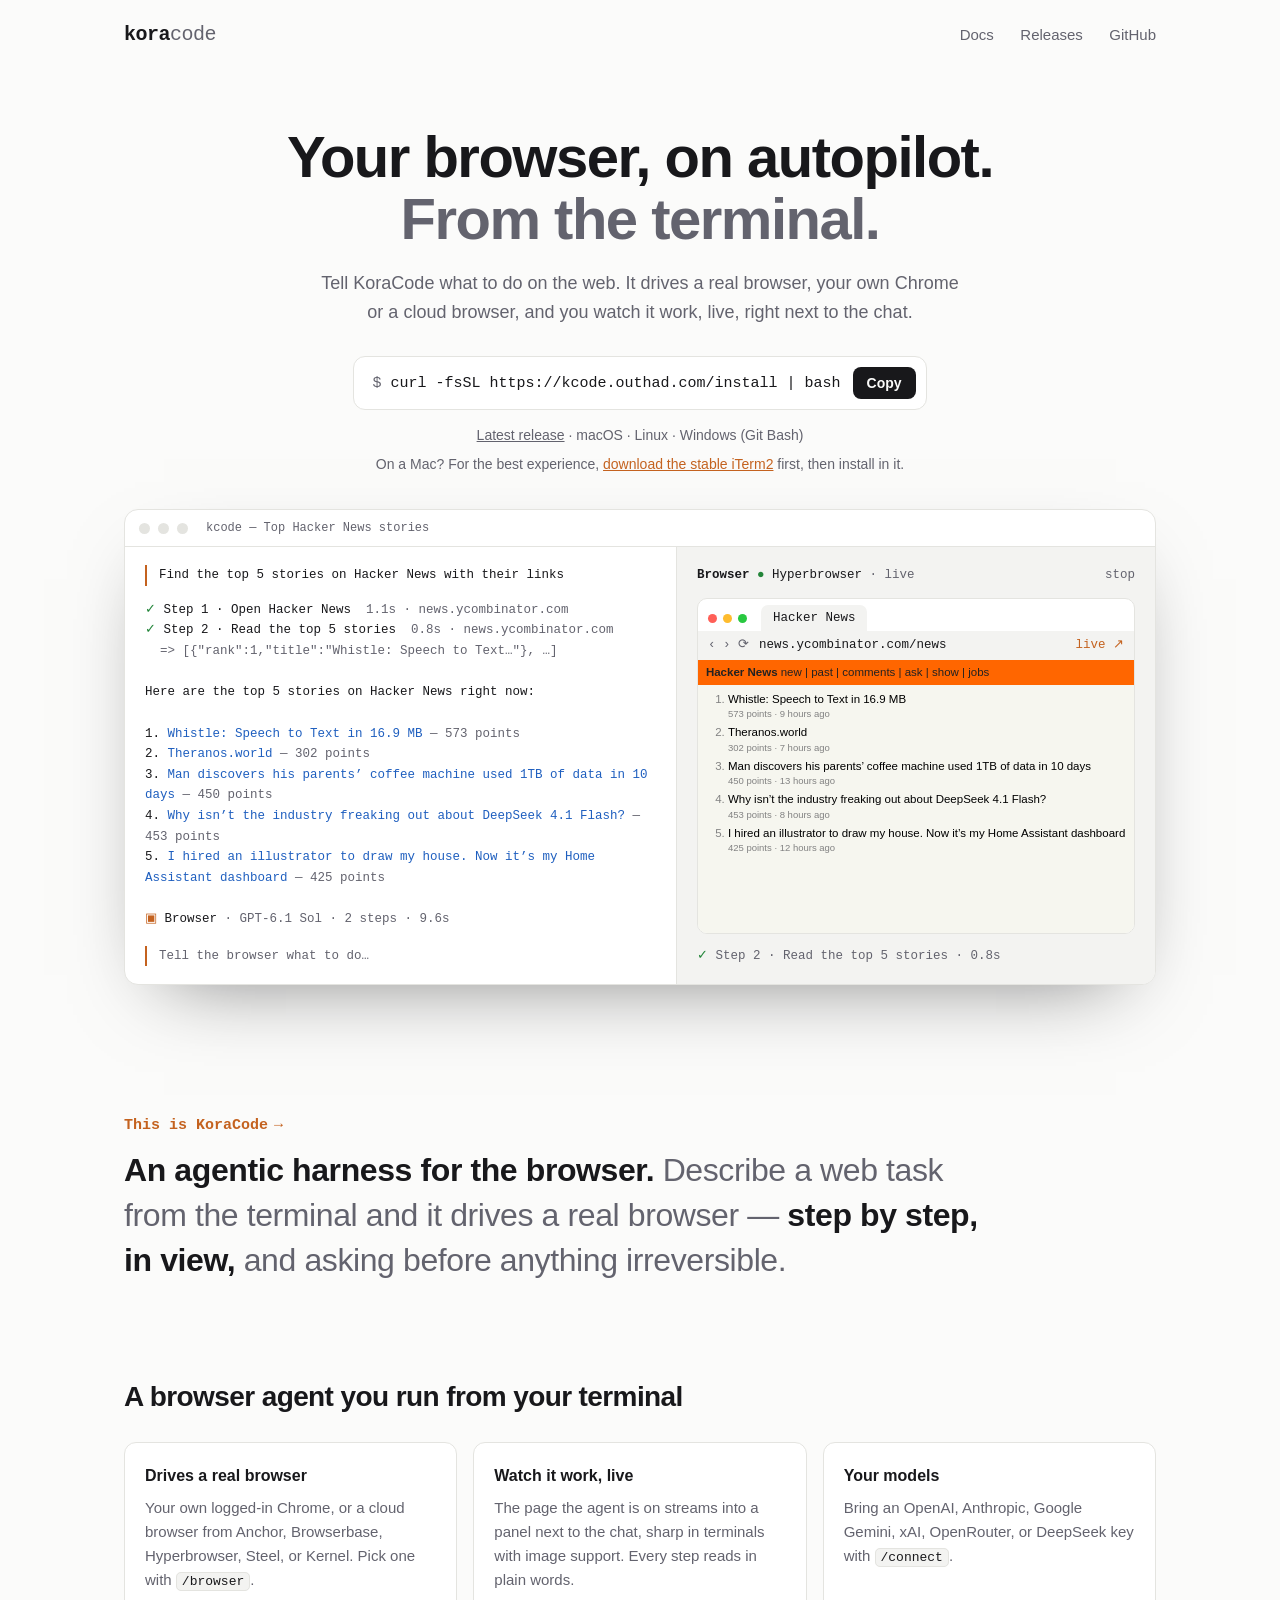
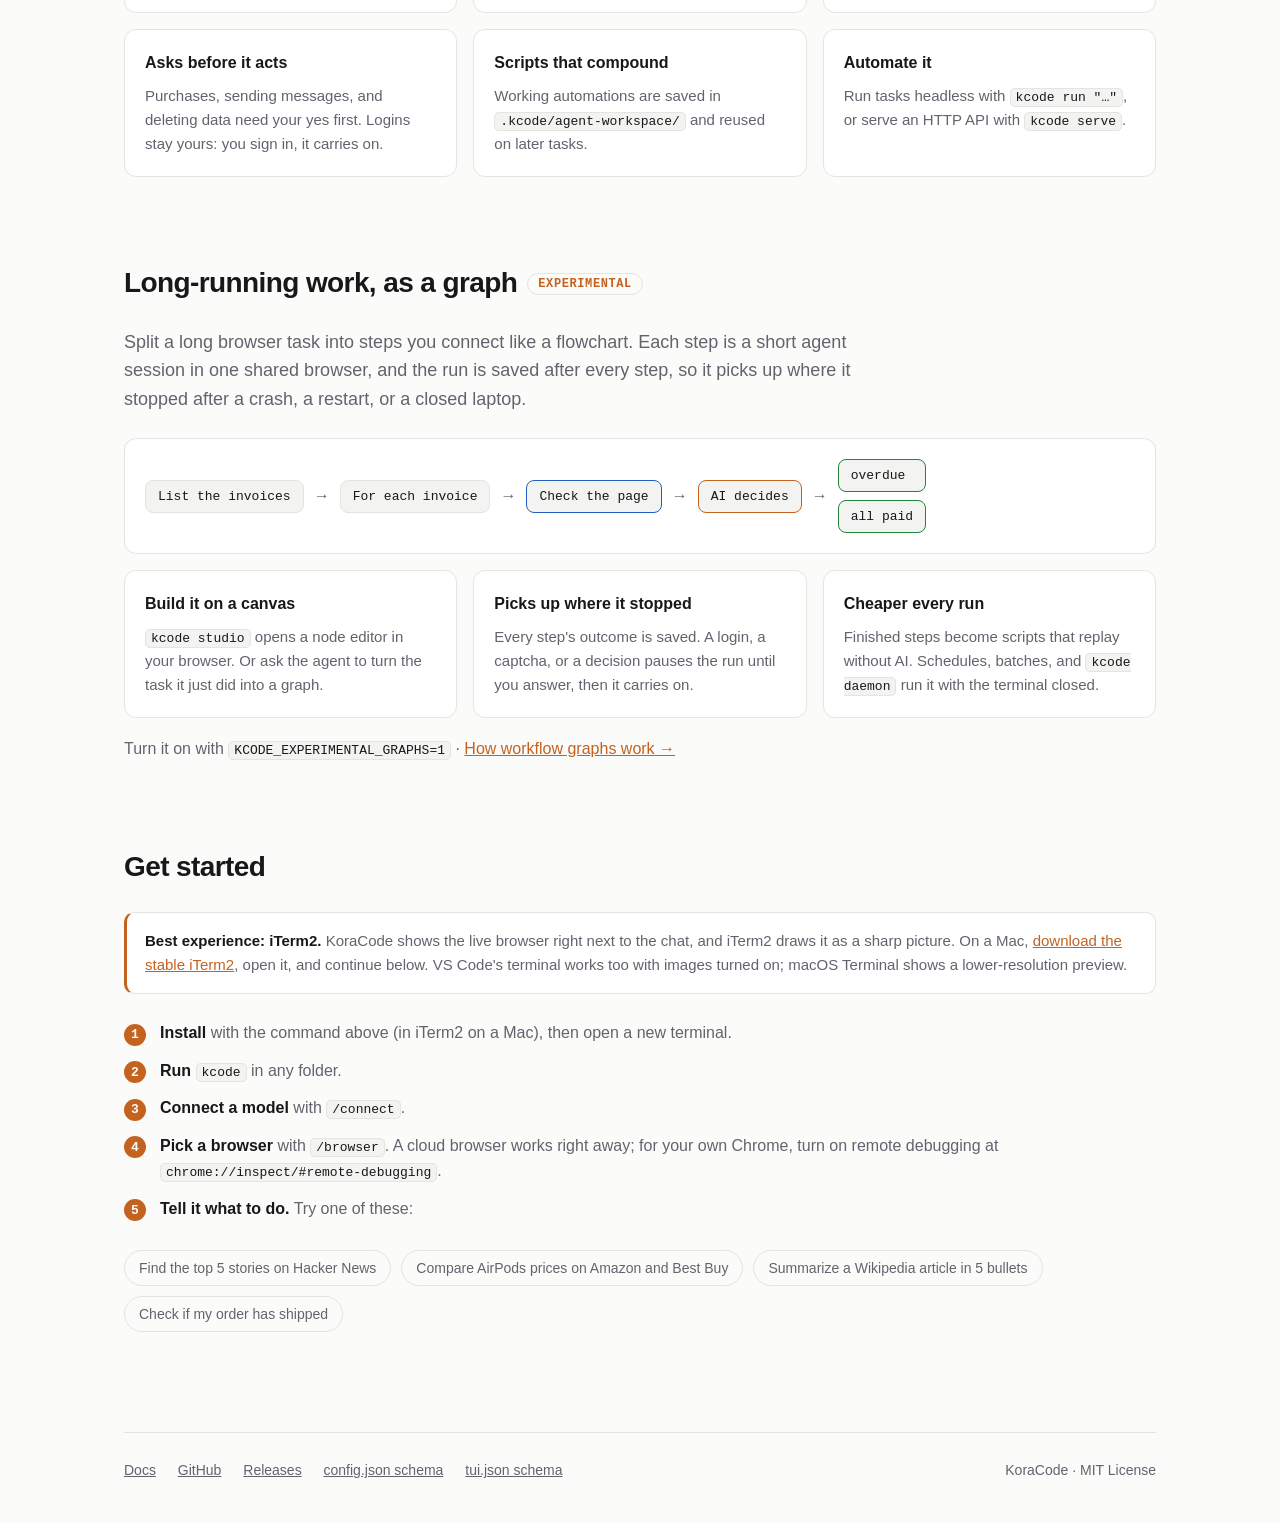
==== index.html @ f8c878e6 "Update site" ====
<!doctype html>
<html lang="en">
  <head>
    <meta charset="utf-8" />
    <meta name="viewport" content="width=device-width, initial-scale=1" />
    <title>KoraCode — your browser, on autopilot, from the terminal</title>
    <meta
      name="description"
      content="KoraCode is a browser agent for the terminal. Tell it what to do on the web: it drives a real browser, your own Chrome or a cloud browser, and you watch it work live next to the chat."
    />
    <meta property="og:type" content="website" />
    <meta property="og:url" content="https://kcode.outhad.com/" />
    <meta property="og:title" content="KoraCode — your browser, on autopilot" />
    <meta
      property="og:description"
      content="A browser agent for the terminal. It drives a real browser while you watch it work, live, next to the chat."
    />
    <meta name="twitter:card" content="summary" />
    <meta name="theme-color" content="#0c0c0e" />
    <link
      rel="icon"
      href="data:image/svg+xml,%3Csvg xmlns='http://www.w3.org/2000/svg' viewBox='0 0 32 32'%3E%3Crect width='32' height='32' rx='7' fill='%230c0c0e'/%3E%3Ctext x='16' y='23' font-family='monospace' font-size='20' font-weight='700' text-anchor='middle' fill='%23fab283'%3Ek%3C/text%3E%3C/svg%3E"
    />
    <style>
      :root {
        --bg: #0c0c0e;
        --panel: #141417;
        --panel-2: #1b1b1f;
        --line: #26262c;
        --text: #ececf0;
        --muted: #9a9aa5;
        --accent: #fab283;
        --ok: #7fd88f;
        --warn: #f5a742;
        --link: #9ec3ff;
        --mono: ui-monospace, "SF Mono", SFMono-Regular, Menlo, Consolas, monospace;
        --sans: -apple-system, BlinkMacSystemFont, "Segoe UI", Inter, Roboto, sans-serif;
      }
      @media (prefers-color-scheme: light) {
        :root {
          --bg: #fbfbfa;
          --panel: #ffffff;
          --panel-2: #f3f3f1;
          --line: #e4e4e0;
          --text: #18181b;
          --muted: #63636e;
          --accent: #c4621f;
          --ok: #23853a;
          --warn: #b26a00;
          --link: #1f5fbf;
        }
      }
      * {
        box-sizing: border-box;
      }
      html {
        -webkit-text-size-adjust: 100%;
      }
      body {
        margin: 0;
        background: var(--bg);
        color: var(--text);
        font: 16px/1.6 var(--sans);
      }
      a {
        color: inherit;
      }
      .wrap {
        max-width: 1080px;
        margin: 0 auto;
        padding: 0 24px;
      }
      header {
        display: flex;
        align-items: center;
        justify-content: space-between;
        padding: 22px 0;
      }
      .brand {
        font: 700 20px/1 var(--mono);
        letter-spacing: -0.5px;
        text-decoration: none;
      }
      .brand span {
        color: var(--muted);
        font-weight: 400;
      }
      nav a {
        color: var(--muted);
        text-decoration: none;
        margin-left: 22px;
        font-size: 15px;
      }
      nav a:hover {
        color: var(--text);
      }
      .hero {
        padding: 56px 0 36px;
        text-align: center;
      }
      h1 {
        font-size: clamp(34px, 6vw, 58px);
        line-height: 1.08;
        letter-spacing: -1.5px;
        margin: 0 0 18px;
      }
      h1 span {
        color: var(--muted);
      }
      .lead {
        max-width: 640px;
        margin: 0 auto 30px;
        color: var(--muted);
        font-size: 18px;
      }
      .install {
        display: flex;
        width: fit-content;
        margin: 0 auto;
        align-items: center;
        gap: 12px;
        max-width: 100%;
        background: var(--panel);
        border: 1px solid var(--line);
        border-radius: 12px;
        padding: 10px 10px 10px 18px;
      }
      .install code {
        font: 15px var(--mono);
        white-space: nowrap;
        overflow-x: auto;
        min-width: 0;
      }
      .install code::before {
        content: "$ ";
        color: var(--muted);
      }
      button {
        font: 600 14px var(--sans);
        color: var(--bg);
        background: var(--text);
        border: 0;
        border-radius: 8px;
        padding: 8px 14px;
        cursor: pointer;
        flex-shrink: 0;
      }
      .meta {
        margin: 14px 0 0;
        color: var(--muted);
        font-size: 14px;
      }
      .meta a {
        color: var(--muted);
      }

      /* A KoraCode session, drawn from a real run. */
      .terminal {
        margin: 34px auto 0;
        background: var(--panel);
        border: 1px solid var(--line);
        border-radius: 14px;
        overflow: hidden;
        box-shadow: 0 30px 80px -40px rgba(0, 0, 0, 0.55);
        text-align: left;
      }
      .titlebar {
        display: flex;
        align-items: center;
        gap: 8px;
        padding: 11px 14px;
        border-bottom: 1px solid var(--line);
        color: var(--muted);
        font: 12px var(--mono);
      }
      .dot {
        width: 11px;
        height: 11px;
        border-radius: 50%;
        background: var(--line);
      }
      .titlebar .title {
        margin-left: 10px;
      }
      .screen {
        display: grid;
        grid-template-columns: minmax(0, 1.15fr) minmax(0, 1fr);
        font: 12.5px/1.65 var(--mono);
      }
      .chat {
        padding: 18px 20px;
        white-space: pre-wrap;
        overflow-wrap: anywhere;
        overflow: hidden;
      }
      .side {
        background: var(--panel-2);
        border-left: 1px solid var(--line);
        padding: 18px 20px;
        display: flex;
        flex-direction: column;
        gap: 12px;
        min-width: 0;
      }
      .m {
        color: var(--muted);
      }
      .ok {
        color: var(--ok);
      }
      .ac {
        color: var(--accent);
      }
      .lk {
        color: var(--link);
      }
      .you {
        border-left: 2px solid var(--accent);
        padding-left: 12px;
        margin-bottom: 14px;
        display: block;
      }
      .prompt {
        display: block;
        margin-top: 16px;
        border-left: 2px solid var(--accent);
        padding-left: 12px;
      }
      /* The live page in the browser panel. */
      /* The browser window around the live page, as in the app. */
      .sidehead {
        display: flex;
        justify-content: space-between;
        gap: 12px;
      }
      .window {
        border: 1px solid var(--line);
        border-radius: 10px;
        overflow: hidden;
        background: var(--panel);
        flex: 1;
        display: flex;
        flex-direction: column;
      }
      .tabs {
        display: flex;
        align-items: center;
        gap: 6px;
        padding: 6px 10px 0;
      }
      .wd {
        width: 9px;
        height: 9px;
        border-radius: 50%;
      }
      .wd.r {
        background: #ff5f57;
      }
      .wd.y {
        background: #febc2e;
      }
      .wd.g {
        background: #28c840;
      }
      .tab {
        margin-left: 8px;
        background: var(--panel-2);
        border-radius: 7px 7px 0 0;
        padding: 3px 12px;
      }
      .address {
        display: flex;
        gap: 10px;
        align-items: center;
        background: var(--panel-2);
        padding: 4px 10px;
        white-space: nowrap;
      }
      .address .url {
        flex: 1;
        overflow: hidden;
        text-overflow: ellipsis;
      }
      .window .page {
        border-radius: 0;
      }
      .page {
        border-radius: 8px;
        overflow: hidden;
        background: #f6f6ef;
        color: #222;
        font: 11.5px/1.45 Verdana, Geneva, sans-serif;
        flex: 1;
      }
      .page .bar {
        background: #ff6600;
        padding: 4px 8px;
        font-weight: 700;
      }
      .page .bar span {
        font-weight: 400;
      }
      .page ol {
        margin: 6px 0 8px;
        padding-left: 30px;
      }
      .page li {
        margin: 3px 0;
        color: #828282;
      }
      .page li b {
        color: #000;
        font-weight: 400;
      }
      .page small {
        display: block;
        font-size: 9.5px;
      }

      .about {
        padding: 96px 0 8px;
        max-width: 860px;
      }
      .eyebrow {
        margin: 0 0 14px;
        font: 600 15px var(--mono);
        color: var(--accent);
      }
      .eyebrow span {
        display: inline-block;
        margin-left: 6px;
      }
      .statement {
        margin: 0;
        font-size: clamp(22px, 3.2vw, 32px);
        line-height: 1.4;
        letter-spacing: -0.4px;
        color: var(--muted);
      }
      .statement strong {
        color: var(--text);
        font-weight: 600;
      }
      .hint {
        margin: 6px 0 0;
        color: var(--muted);
        font-size: 14px;
      }
      .hint a,
      .callout a {
        color: var(--accent);
      }
      .callout {
        background: var(--panel);
        border: 1px solid var(--line);
        border-left: 3px solid var(--accent);
        border-radius: 10px;
        padding: 16px 18px;
        margin: 0 0 26px;
        color: var(--muted);
        font-size: 15px;
      }
      .callout strong {
        color: var(--text);
      }
      section h2 {
        font-size: 28px;
        letter-spacing: -0.6px;
        margin: 0 0 22px;
      }
      .features {
        padding: 84px 0 20px;
      }
      .grid {
        display: grid;
        grid-template-columns: repeat(3, minmax(0, 1fr));
        gap: 16px;
      }
      .card {
        background: var(--panel);
        border: 1px solid var(--line);
        border-radius: 12px;
        padding: 20px;
      }
      .card h3 {
        margin: 0 0 8px;
        font-size: 16px;
      }
      .card p {
        margin: 0;
        color: var(--muted);
        font-size: 15px;
      }
      .card code,
      .steps code,
      .graphs .more code {
        font: 13px var(--mono);
        background: var(--panel-2);
        border: 1px solid var(--line);
        border-radius: 5px;
        padding: 1px 5px;
        color: var(--text);
      }
      .graphs {
        padding: 64px 0 20px;
      }
      .graphs h2 .badge {
        display: inline-block;
        margin-left: 10px;
        padding: 3px 10px;
        border: 1px solid var(--line);
        border-radius: 999px;
        font: 600 12px var(--mono);
        letter-spacing: 0.6px;
        text-transform: uppercase;
        vertical-align: middle;
        color: var(--accent);
      }
      .graphs .lead {
        max-width: 760px;
        margin: 0 0 24px;
        color: var(--muted);
      }
      .flow {
        display: flex;
        flex-wrap: wrap;
        align-items: center;
        gap: 10px;
        background: var(--panel);
        border: 1px solid var(--line);
        border-radius: 12px;
        padding: 20px;
        margin: 0 0 16px;
      }
      .flow .node {
        font: 13px var(--mono);
        color: var(--text);
        background: var(--panel-2);
        border: 1px solid var(--line);
        border-radius: 8px;
        padding: 8px 12px;
      }
      .flow .check {
        border-color: var(--link);
      }
      .flow .ai {
        border-color: var(--accent);
      }
      .flow .out {
        border-color: var(--ok);
      }
      .flow .arrow {
        color: var(--muted);
      }
      .flow .ends {
        display: flex;
        flex-direction: column;
        gap: 8px;
      }
      .graphs .more {
        margin: 18px 0 0;
        color: var(--muted);
      }
      .graphs .more a {
        color: var(--accent);
      }
      @media (max-width: 600px) {
        .flow {
          flex-direction: column;
          align-items: flex-start;
        }
        .flow .arrow {
          transform: rotate(90deg);
          margin-left: 14px;
        }
        .flow .ends {
          flex-direction: row;
        }
      }
      .start {
        padding: 64px 0 20px;
      }
      .steps {
        counter-reset: step;
        list-style: none;
        padding: 0;
        margin: 0 0 28px;
        display: grid;
        gap: 12px;
      }
      .steps li {
        counter-increment: step;
        display: flex;
        gap: 14px;
        align-items: baseline;
        color: var(--muted);
      }
      .steps li::before {
        content: counter(step);
        font: 700 13px var(--mono);
        color: var(--bg);
        background: var(--accent);
        border-radius: 50%;
        width: 22px;
        height: 22px;
        display: inline-flex;
        align-items: center;
        justify-content: center;
        flex-shrink: 0;
      }
      .steps li strong {
        color: var(--text);
        font-weight: 600;
      }
      .tries {
        display: flex;
        flex-wrap: wrap;
        gap: 10px;
      }
      .tries span {
        border: 1px solid var(--line);
        border-radius: 999px;
        padding: 6px 14px;
        font-size: 14px;
        color: var(--muted);
      }
      footer {
        margin-top: 80px;
        border-top: 1px solid var(--line);
        padding: 26px 0 40px;
        color: var(--muted);
        font-size: 14px;
        display: flex;
        flex-wrap: wrap;
        gap: 10px 22px;
        justify-content: space-between;
      }
      footer a {
        color: var(--muted);
        margin-right: 18px;
      }
      @media (max-width: 860px) {
        .screen {
          grid-template-columns: 1fr;
        }
        .side {
          border-left: 0;
          border-top: 1px solid var(--line);
        }
        .grid {
          grid-template-columns: 1fr;
        }
        nav a:not(:last-child) {
          display: none;
        }
      }
    </style>
  </head>
  <body>
    <div class="wrap">
      <header>
        <a class="brand" href="/">kora<span>code</span></a>
        <nav>
          <a href="/docs/">Docs</a>
          <a href="https://github.com/tanzil7890/kcode-releases/releases">Releases</a>
          <a href="https://github.com/tanzil7890/kcode-releases">GitHub</a>
        </nav>
      </header>

      <main>
        <section class="hero">
          <h1>Your browser, on autopilot.<br /><span>From the terminal.</span></h1>
          <p class="lead">
            Tell KoraCode what to do on the web. It drives a real browser, your own Chrome or a cloud browser, and you
            watch it work, live, right next to the chat.
          </p>
          <div class="install">
            <code id="cmd">curl -fsSL https://kcode.outhad.com/install | bash</code>
            <button id="copy" type="button">Copy</button>
          </div>
          <p class="meta">
            <a id="version" href="https://github.com/tanzil7890/kcode-releases/releases/latest">Latest release</a> · macOS ·
            Linux · Windows (Git Bash)
          </p>
          <p class="hint">
            On a Mac? For the best experience,
            <a href="https://iterm2.com/downloads.html">download the stable iTerm2</a> first, then install in it.
          </p>

          <div class="terminal" aria-label="A KoraCode session finding the top stories on Hacker News">
            <div class="titlebar">
              <span class="dot"></span><span class="dot"></span><span class="dot"></span>
              <span class="title">kcode — Top Hacker News stories</span>
            </div>
            <div class="screen">
              <div class="chat"><span class="you">Find the top 5 stories on Hacker News with their links</span><span class="ok">✓</span> Step 1 · Open Hacker News  <span class="m">1.1s · news.ycombinator.com</span>
<span class="ok">✓</span> Step 2 · Read the top 5 stories  <span class="m">0.8s · news.ycombinator.com</span>
  <span class="m">=> [{"rank":1,"title":"Whistle: Speech to Text…"}, …]</span>

Here are the top 5 stories on Hacker News right now:

1. <span class="lk">Whistle: Speech to Text in 16.9 MB</span> <span class="m">— 573 points</span>
2. <span class="lk">Theranos.world</span> <span class="m">— 302 points</span>
3. <span class="lk">Man discovers his parents’ coffee machine used 1TB of data in 10 days</span> <span class="m">— 450 points</span>
4. <span class="lk">Why isn’t the industry freaking out about DeepSeek 4.1 Flash?</span> <span class="m">— 453 points</span>
5. <span class="lk">I hired an illustrator to draw my house. Now it’s my Home Assistant dashboard</span> <span class="m">— 425 points</span>

<span class="ac">▣</span> Browser <span class="m">· GPT-6.1 Sol · 2 steps · 9.6s</span>
<span class="prompt"><span class="m">Tell the browser what to do…</span></span></div>
              <div class="side">
                <div class="sidehead">
                  <span><strong>Browser</strong> <span class="ok">●</span> Hyperbrowser <span class="m">· live</span></span>
                  <span class="m">stop</span>
                </div>
                <div class="window" aria-hidden="true">
                  <div class="tabs">
                    <span class="wd r"></span><span class="wd y"></span><span class="wd g"></span>
                    <span class="tab">Hacker News</span>
                  </div>
                  <div class="address">
                    <span class="m">‹ › ⟳</span>
                    <span class="url">news.ycombinator.com/news</span>
                    <span class="ac">live ↗</span>
                  </div>
                <div class="page">
                  <div class="bar">Hacker News <span>new | past | comments | ask | show | jobs</span></div>
                  <ol>
                    <li><b>Whistle: Speech to Text in 16.9 MB</b><small>573 points · 9 hours ago</small></li>
                    <li><b>Theranos.world</b><small>302 points · 7 hours ago</small></li>
                    <li>
                      <b>Man discovers his parents’ coffee machine used 1TB of data in 10 days</b
                      ><small>450 points · 13 hours ago</small>
                    </li>
                    <li>
                      <b>Why isn’t the industry freaking out about DeepSeek 4.1 Flash?</b
                      ><small>453 points · 8 hours ago</small>
                    </li>
                    <li>
                      <b>I hired an illustrator to draw my house. Now it’s my Home Assistant dashboard</b
                      ><small>425 points · 12 hours ago</small>
                    </li>
                  </ol>
                </div>
                </div>
                <div class="m"><span class="ok">✓</span> Step 2 · Read the top 5 stories · 0.8s</div>
              </div>
            </div>
          </div>
        </section>

        <section class="about">
          <p class="eyebrow">This is KoraCode<span>→</span></p>
          <p class="statement">
            <strong>An agentic harness for the browser.</strong> Describe a web task from the terminal and it
            drives a real browser — <strong>step by step, in view,</strong> and asking before anything irreversible.
          </p>
        </section>

        <section class="features">
          <h2>A browser agent you run from your terminal</h2>
          <div class="grid">
            <div class="card">
              <h3>Drives a real browser</h3>
              <p>
                Your own logged-in Chrome, or a cloud browser from Anchor, Browserbase, Hyperbrowser, Steel, or Kernel.
                Pick one with <code>/browser</code>.
              </p>
            </div>
            <div class="card">
              <h3>Watch it work, live</h3>
              <p>
                The page the agent is on streams into a panel next to the chat, sharp in terminals with image support.
                Every step reads in plain words.
              </p>
            </div>
            <div class="card">
              <h3>Your models</h3>
              <p>Bring an OpenAI, Anthropic, Google Gemini, xAI, OpenRouter, or DeepSeek key with <code>/connect</code>.</p>
            </div>
            <div class="card">
              <h3>Asks before it acts</h3>
              <p>
                Purchases, sending messages, and deleting data need your yes first. Logins stay yours: you sign in, it
                carries on.
              </p>
            </div>
            <div class="card">
              <h3>Scripts that compound</h3>
              <p>Working automations are saved in <code>.kcode/agent-workspace/</code> and reused on later tasks.</p>
            </div>
            <div class="card">
              <h3>Automate it</h3>
              <p>
                Run tasks headless with <code>kcode run "…"</code>, or serve an HTTP API with <code>kcode serve</code>.
              </p>
            </div>
          </div>
        </section>

        <section class="graphs">
          <h2>Long-running work, as a graph<span class="badge">experimental</span></h2>
          <p class="lead">
            Split a long browser task into steps you connect like a flowchart. Each step is a short agent session in one
            shared browser, and the run is saved after every step, so it picks up where it stopped after a crash, a
            restart, or a closed laptop.
          </p>
          <div
            class="flow"
            role="img"
            aria-label="An example graph: list the invoices, read each one, check the page, then the AI picks overdue or all paid"
          >
            <span class="node">List the invoices</span><span class="arrow">→</span>
            <span class="node">For each invoice</span><span class="arrow">→</span>
            <span class="node check">Check the page</span><span class="arrow">→</span>
            <span class="node ai">AI decides</span><span class="arrow">→</span>
            <span class="ends"><span class="node out">overdue</span><span class="node out">all paid</span></span>
          </div>
          <div class="grid">
            <div class="card">
              <h3>Build it on a canvas</h3>
              <p>
                <code>kcode studio</code> opens a node editor in your browser. Or ask the agent to turn the task it just
                did into a graph.
              </p>
            </div>
            <div class="card">
              <h3>Picks up where it stopped</h3>
              <p>
                Every step's outcome is saved. A login, a captcha, or a decision pauses the run until you answer, then it
                carries on.
              </p>
            </div>
            <div class="card">
              <h3>Cheaper every run</h3>
              <p>
                Finished steps become scripts that replay without AI. Schedules, batches, and <code>kcode daemon</code>
                run it with the terminal closed.
              </p>
            </div>
          </div>
          <p class="more">
            Turn it on with <code>KCODE_EXPERIMENTAL_GRAPHS=1</code> ·
            <a href="/docs/#workflow-graphs">How workflow graphs work →</a>
          </p>
        </section>

        <section class="start">
          <h2>Get started</h2>
          <div class="callout">
            <strong>Best experience: iTerm2.</strong> KoraCode shows the live browser right next to the chat, and iTerm2
            draws it as a sharp picture. On a Mac,
            <a href="https://iterm2.com/downloads.html">download the stable iTerm2</a>, open it, and continue below. VS
            Code's terminal works too with images turned on; macOS Terminal shows a lower-resolution preview.
          </div>
          <ol class="steps">
            <li>
              <span><strong>Install</strong> with the command above (in iTerm2 on a Mac), then open a new terminal.</span>
            </li>
            <li><span><strong>Run</strong> <code>kcode</code> in any folder.</span></li>
            <li><span><strong>Connect a model</strong> with <code>/connect</code>.</span></li>
            <li>
              <span
                ><strong>Pick a browser</strong> with <code>/browser</code>. A cloud browser works right away; for your
                own Chrome, turn on remote debugging at <code>chrome://inspect/#remote-debugging</code>.</span
              >
            </li>
            <li><span><strong>Tell it what to do.</strong> Try one of these:</span></li>
          </ol>
          <div class="tries">
            <span>Find the top 5 stories on Hacker News</span>
            <span>Compare AirPods prices on Amazon and Best Buy</span>
            <span>Summarize a Wikipedia article in 5 bullets</span>
            <span>Check if my order has shipped</span>
          </div>
        </section>
      </main>

      <footer>
        <div>
          <a href="/docs/">Docs</a>
          <a href="https://github.com/tanzil7890/kcode-releases">GitHub</a>
          <a href="https://github.com/tanzil7890/kcode-releases/releases">Releases</a>
          <a href="/config.json">config.json schema</a>
          <a href="/tui.json">tui.json schema</a>
        </div>
        <div>KoraCode · MIT License</div>
      </footer>
    </div>

    <script>
      const copy = document.getElementById("copy")
      copy.addEventListener("click", async () => {
        await navigator.clipboard.writeText(document.getElementById("cmd").textContent)
        copy.textContent = "Copied"
        setTimeout(() => (copy.textContent = "Copy"), 1500)
      })
      // Show the latest version; the link still works if GitHub is unreachable.
      fetch("https://api.github.com/repos/tanzil7890/kcode-releases/releases/latest")
        .then((response) => (response.ok ? response.json() : undefined))
        .then((release) => {
          if (release && release.tag_name) document.getElementById("version").textContent = `Latest: ${release.tag_name}`
        })
        .catch(() => {})
    </script>
  </body>
</html>
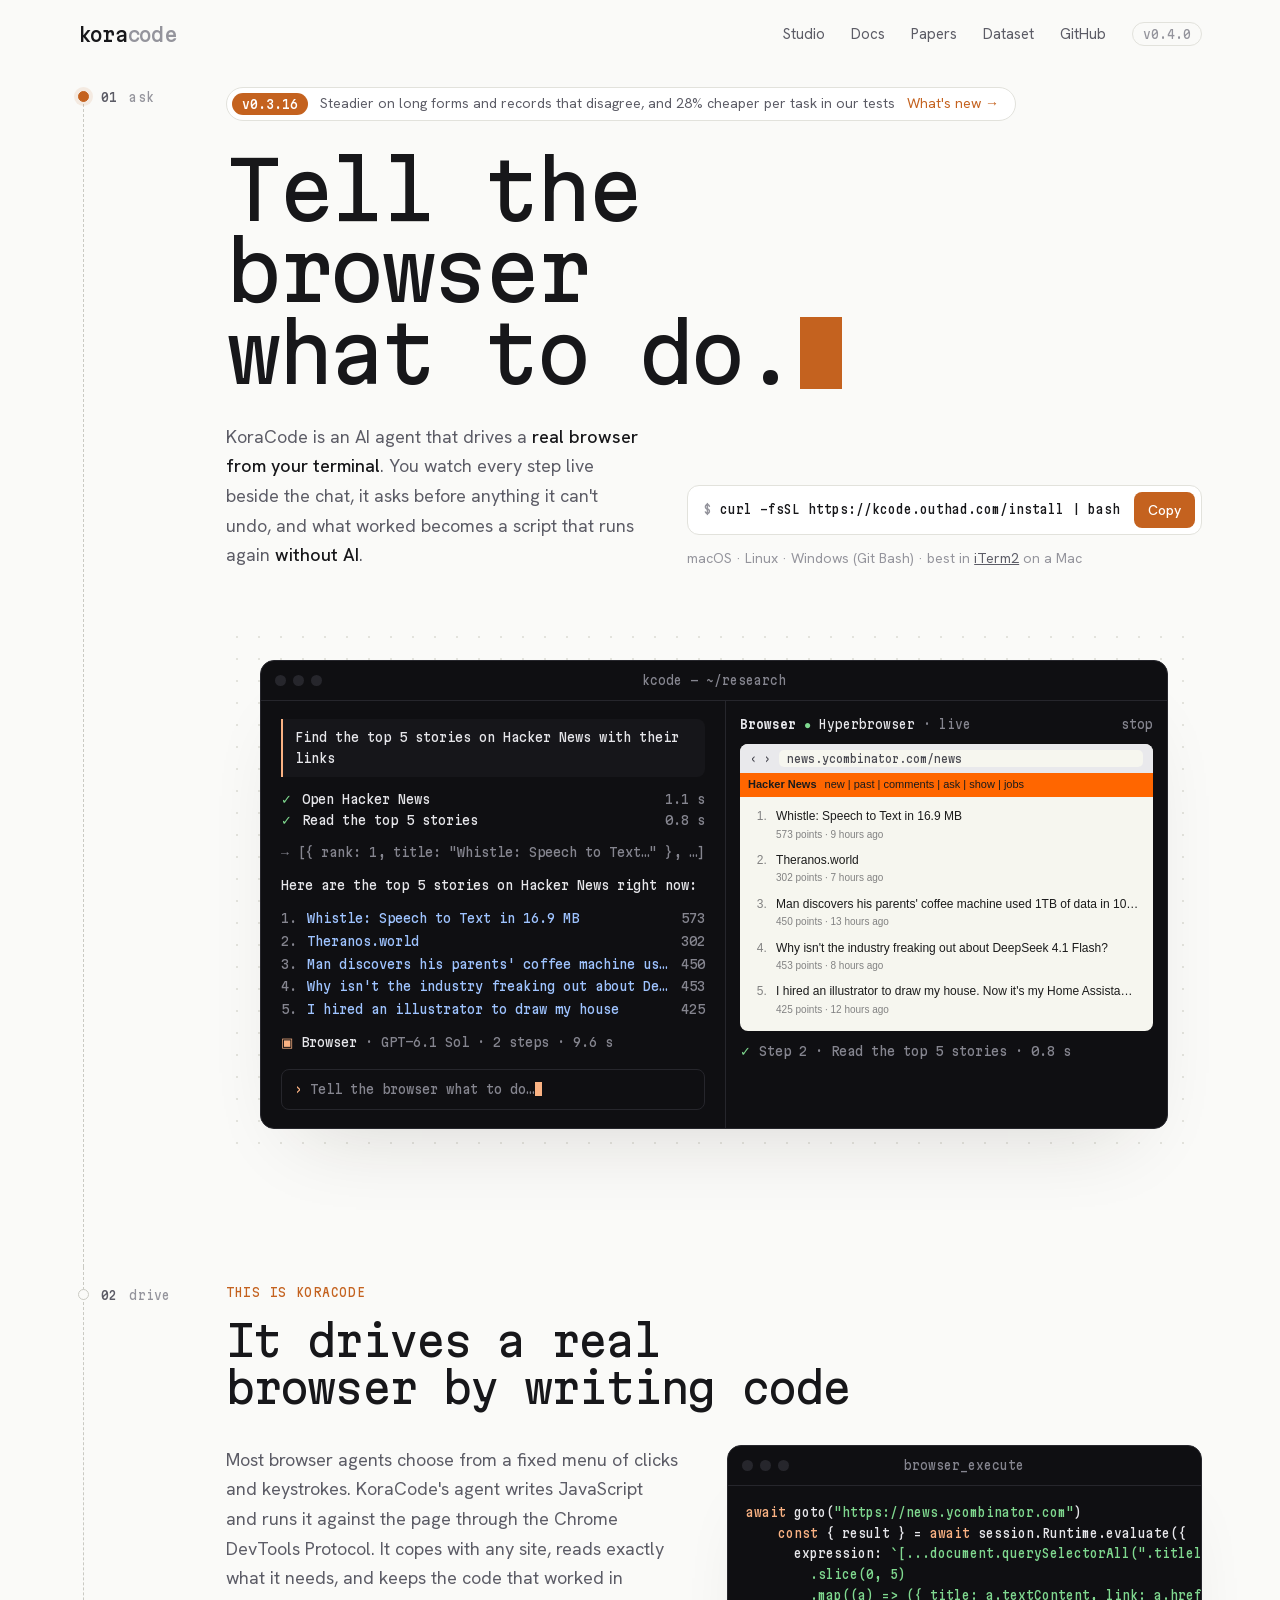
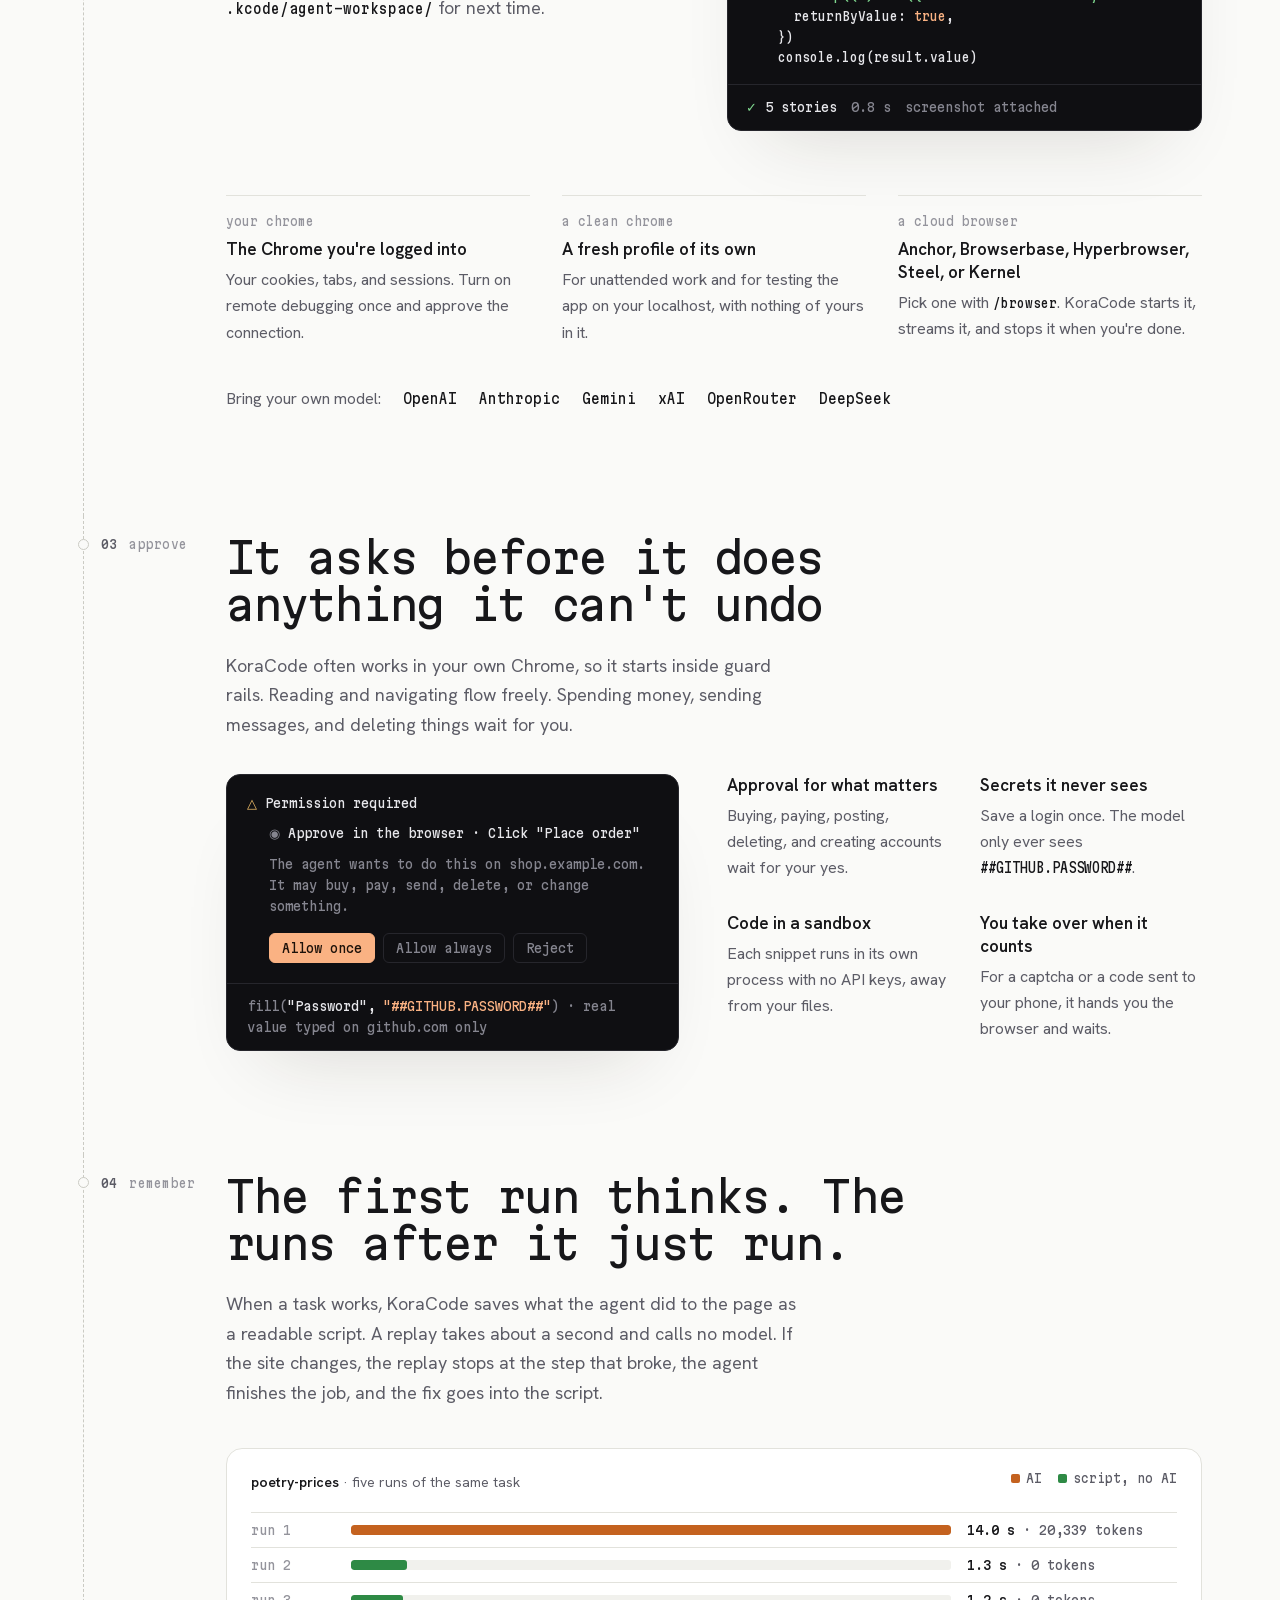
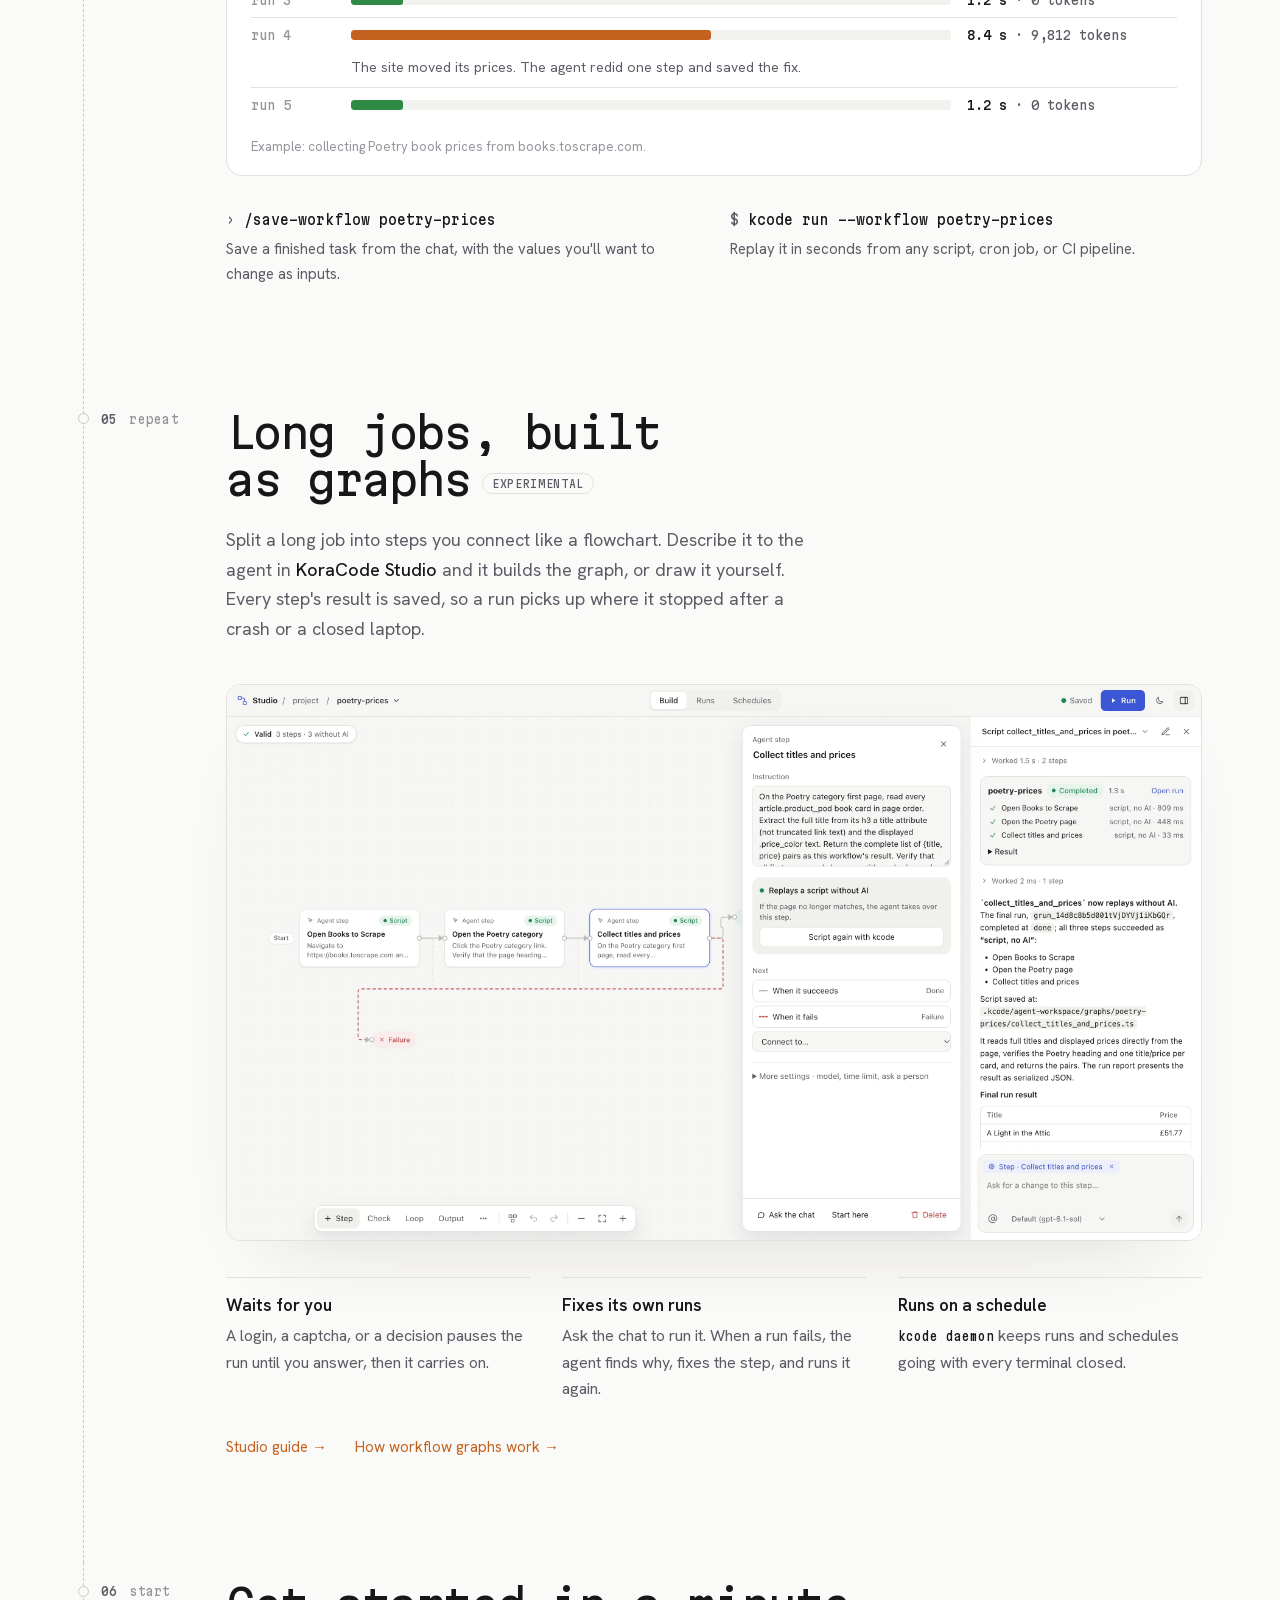
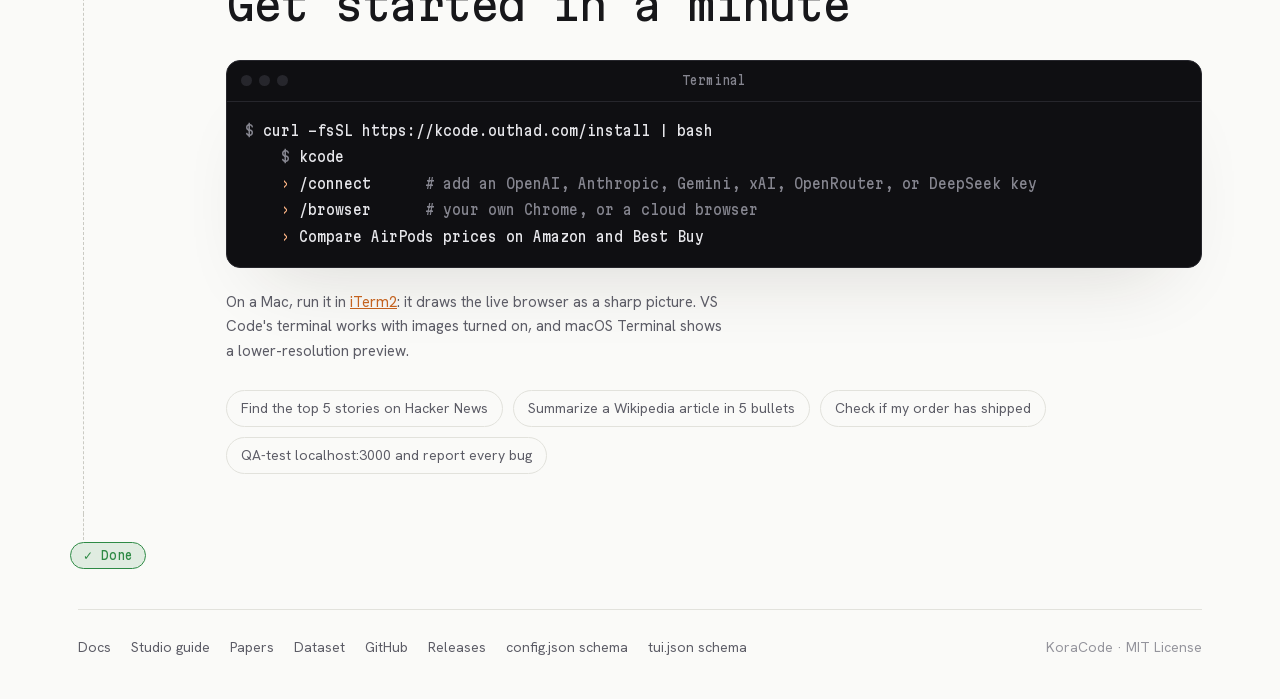
==== commit 2b9d62e6: "Update site" ====
--- a/index.html
+++ b/index.html
@@ -3,17 +3,17 @@
   <head>
     <meta charset="utf-8" />
     <meta name="viewport" content="width=device-width, initial-scale=1" />
-    <title>KoraCode — your browser, on autopilot, from the terminal</title>
+    <title>KoraCode — tell the browser what to do</title>
     <meta
       name="description"
-      content="KoraCode is a browser agent for the terminal. Tell it what to do on the web: it drives a real browser, your own Chrome or a cloud browser, and you watch it work live next to the chat."
+      content="KoraCode is an AI agent that drives a real browser from your terminal. Watch every step live, approve anything it can't undo, and replay what worked as a script without AI."
     />
     <meta property="og:type" content="website" />
     <meta property="og:url" content="https://kcode.outhad.com/" />
-    <meta property="og:title" content="KoraCode — your browser, on autopilot" />
+    <meta property="og:title" content="KoraCode — tell the browser what to do" />
     <meta
       property="og:description"
-      content="A browser agent for the terminal. It drives a real browser while you watch it work, live, next to the chat."
+      content="A browser agent for the terminal. It drives a real browser while you watch, asks before anything it can't undo, and turns what worked into a script."
     />
     <meta name="twitter:card" content="summary" />
     <meta name="theme-color" content="#0c0c0e" />
@@ -21,501 +21,729 @@
       rel="icon"
       href="data:image/svg+xml,%3Csvg xmlns='http://www.w3.org/2000/svg' viewBox='0 0 32 32'%3E%3Crect width='32' height='32' rx='7' fill='%230c0c0e'/%3E%3Ctext x='16' y='23' font-family='monospace' font-size='20' font-weight='700' text-anchor='middle' fill='%23fab283'%3Ek%3C/text%3E%3C/svg%3E"
     />
+    <link rel="preload" href="/fonts/martian-mono.woff2" as="font" type="font/woff2" crossorigin />
+    <link rel="preload" href="/fonts/hanken-grotesk.woff2" as="font" type="font/woff2" crossorigin />
+    <link rel="stylesheet" href="/site.css" />
+    <script src="/site.js" defer></script>
     <style>
+      /* The page is one task's life, hung on a dashed graph edge in the left gutter
+         (ask → drive → approve → remember → repeat → start), ending at a Done node like a studio graph. */
       :root {
-        --bg: #0c0c0e;
-        --panel: #141417;
-        --panel-2: #1b1b1f;
-        --line: #26262c;
-        --text: #ececf0;
-        --muted: #9a9aa5;
-        --accent: #fab283;
-        --ok: #7fd88f;
-        --warn: #f5a742;
-        --link: #9ec3ff;
-        --mono: ui-monospace, "SF Mono", SFMono-Regular, Menlo, Consolas, monospace;
-        --sans: -apple-system, BlinkMacSystemFont, "Segoe UI", Inter, Roboto, sans-serif;
-      }
-      @media (prefers-color-scheme: light) {
-        :root {
-          --bg: #fbfbfa;
-          --panel: #ffffff;
-          --panel-2: #f3f3f1;
-          --line: #e4e4e0;
-          --text: #18181b;
-          --muted: #63636e;
-          --accent: #c4621f;
-          --ok: #23853a;
-          --warn: #b26a00;
-          --link: #1f5fbf;
-        }
-      }
-      * {
-        box-sizing: border-box;
-      }
-      html {
-        -webkit-text-size-adjust: 100%;
-      }
-      body {
-        margin: 0;
-        background: var(--bg);
+        --rail: 148px;
+        /* The web page inside the terminal looks the same in either theme. */
+        --web-bg: #f6f6ef;
+        --web-bar: #ff6600;
+        --web-text: #1b1b1b;
+        --web-dim: #828282;
+        --web-chrome: #e9e9ec;
+        --web-chrome-text: #4a4a52;
+        --web-read: rgba(255, 102, 0, 0.14);
+        --web-read-edge: #ff6600;
+      }
+      p code,
+      h3 code {
+        font-size: 0.8em;
+        font-stretch: 75%;
         color: var(--text);
-        font: 16px/1.6 var(--sans);
-      }
-      a {
-        color: inherit;
-      }
-      .wrap {
-        max-width: 1080px;
-        margin: 0 auto;
-        padding: 0 24px;
-      }
-      header {
-        display: flex;
-        align-items: center;
-        justify-content: space-between;
-        padding: 22px 0;
-      }
-      .brand {
-        font: 700 20px/1 var(--mono);
-        letter-spacing: -0.5px;
-        text-decoration: none;
-      }
-      .brand span {
-        color: var(--muted);
-        font-weight: 400;
-      }
-      nav a {
-        color: var(--muted);
-        text-decoration: none;
-        margin-left: 22px;
-        font-size: 15px;
-      }
-      nav a:hover {
-        color: var(--text);
-      }
-      .hero {
-        padding: 56px 0 36px;
-        text-align: center;
-      }
-      h1 {
-        font-size: clamp(34px, 6vw, 58px);
-        line-height: 1.08;
-        letter-spacing: -1.5px;
-        margin: 0 0 18px;
-      }
-      h1 span {
-        color: var(--muted);
-      }
-      .lead {
-        max-width: 640px;
-        margin: 0 auto 30px;
-        color: var(--muted);
-        font-size: 18px;
-      }
-      .install {
-        display: flex;
-        width: fit-content;
-        margin: 0 auto;
+      }
+
+      /* The graph edge every section hangs on */
+      .flow > section,
+      .flow > .end {
+        display: grid;
+        grid-template-columns: var(--rail) minmax(0, 1fr);
+      }
+      .node {
+        position: relative;
+      }
+      .node::before {
+        content: "";
+        position: absolute;
+        left: 5px;
+        top: 0;
+        bottom: 0;
+        border-left: 1px dashed var(--edge);
+      }
+      .flow > section:first-child .node::before {
+        top: 30px;
+      }
+      .node-label {
+        position: sticky;
+        top: 28px;
+        display: flex;
         align-items: center;
         gap: 12px;
-        max-width: 100%;
-        background: var(--panel);
-        border: 1px solid var(--line);
-        border-radius: 12px;
-        padding: 10px 10px 10px 18px;
-      }
-      .install code {
-        font: 15px var(--mono);
-        white-space: nowrap;
-        overflow-x: auto;
-        min-width: 0;
-      }
-      .install code::before {
-        content: "$ ";
-        color: var(--muted);
-      }
-      button {
-        font: 600 14px var(--sans);
-        color: var(--bg);
-        background: var(--text);
-        border: 0;
-        border-radius: 8px;
-        padding: 8px 14px;
-        cursor: pointer;
-        flex-shrink: 0;
-      }
-      .meta {
-        margin: 14px 0 0;
-        color: var(--muted);
-        font-size: 14px;
-      }
-      .meta a {
-        color: var(--muted);
-      }
-
-      /* A KoraCode session, drawn from a real run. */
-      .terminal {
-        margin: 34px auto 0;
-        background: var(--panel);
-        border: 1px solid var(--line);
-        border-radius: 14px;
-        overflow: hidden;
-        box-shadow: 0 30px 80px -40px rgba(0, 0, 0, 0.55);
-        text-align: left;
-      }
-      .titlebar {
-        display: flex;
-        align-items: center;
-        gap: 8px;
-        padding: 11px 14px;
-        border-bottom: 1px solid var(--line);
-        color: var(--muted);
-        font: 12px var(--mono);
-      }
-      .dot {
+        padding-top: 22px;
+        font: 12px/1 var(--mono);
+        font-stretch: 87.5%;
+        color: var(--faint);
+        letter-spacing: 0.02em;
+      }
+      .node-label i {
+        position: relative;
         width: 11px;
         height: 11px;
         border-radius: 50%;
-        background: var(--line);
-      }
-      .titlebar .title {
-        margin-left: 10px;
-      }
-      .screen {
+        border: 1.5px solid var(--edge);
+        background: var(--bg);
+        flex-shrink: 0;
+      }
+      .node-label b {
+        font-weight: 500;
+        color: var(--muted);
+      }
+      section.lit .node-label i {
+        border-color: var(--accent);
+        background: var(--accent);
+        box-shadow: 0 0 0 4px var(--accent-soft);
+      }
+      .body {
+        min-width: 0;
+        padding-block: 18px 104px;
+      }
+
+      /* Type */
+      h1,
+      h2 {
+        margin: 0;
+      }
+      h1 {
+        font-size: clamp(40px, 6.4vw, 80px);
+        line-height: 1.02;
+        letter-spacing: -0.055em;
+        max-width: 13ch;
+      }
+      .cursor {
+        display: inline-block;
+        width: 0.52em;
+        height: 0.9em;
+        margin-left: 0.08em;
+        vertical-align: -0.06em;
+        background: var(--accent);
+        animation: blink 1.1s steps(1) infinite;
+      }
+      @keyframes blink {
+        50% {
+          opacity: 0;
+        }
+      }
+      h2 {
+        font-size: clamp(28px, 3.4vw, 42px);
+        line-height: 1.12;
+        letter-spacing: -0.045em;
+        max-width: 24ch;
+      }
+      h3 {
+        font: 600 17px/1.35 var(--sans);
+        margin: 0 0 6px;
+      }
+      .eyebrow {
+        margin: 0 0 18px;
+        font: 12px var(--mono);
+        font-stretch: 87.5%;
+        letter-spacing: 0.06em;
+        text-transform: uppercase;
+        color: var(--accent);
+      }
+      .lead {
+        color: var(--muted);
+        max-width: 58ch;
+        margin: 22px 0 0;
+        font-size: 18px;
+      }
+      .lead strong {
+        color: var(--text);
+        font-weight: 500;
+      }
+      p {
+        margin: 0;
+      }
+      .muted {
+        color: var(--muted);
+      }
+
+      /* Hero */
+      .news {
+        display: flex;
+        align-items: center;
+        gap: 12px;
+        width: fit-content;
+        max-width: 100%;
+        margin-bottom: 28px;
+        padding: 5px 16px 5px 5px;
+        border: 1px solid var(--line);
+        border-radius: 999px;
+        background: var(--surface);
+        font-size: 14px;
+        line-height: 1.4;
+        color: var(--muted);
+        text-decoration: none;
+      }
+      .news:hover {
+        border-color: var(--edge);
+        color: var(--text);
+      }
+      .news b {
+        flex-shrink: 0;
+        font: 500 12px var(--mono);
+        font-stretch: 87.5%;
+        color: var(--on-accent);
+        background: var(--accent);
+        border-radius: 999px;
+        padding: 4px 10px;
+      }
+      .news i {
+        flex-shrink: 0;
+        font-style: normal;
+        color: var(--accent);
+      }
+      .hero-row {
         display: grid;
-        grid-template-columns: minmax(0, 1.15fr) minmax(0, 1fr);
-        font: 12.5px/1.65 var(--mono);
+        grid-template-columns: minmax(0, 0.9fr) minmax(0, 1.1fr);
+        gap: 40px;
+        align-items: end;
+        margin-top: 6px;
+      }
+      .install {
+        display: flex;
+        flex-direction: column;
+        gap: 12px;
+      }
+      .cmd {
+        display: flex;
+        align-items: center;
+        gap: 12px;
+        background: var(--surface);
+        border: 1px solid var(--line);
+        border-radius: 12px;
+        padding: 6px 6px 6px 16px;
+      }
+      .cmd code {
+        flex: 1;
+        min-width: 0;
+        overflow-x: auto;
+        white-space: nowrap;
+        font-size: 13px;
+        font-stretch: 75%;
+        color: var(--text);
+        scrollbar-width: none;
+      }
+      .cmd code::before {
+        content: "$ ";
+        color: var(--faint);
+      }
+      .cmd button {
+        font: 500 14px var(--sans);
+        color: var(--on-accent);
+        background: var(--accent);
+        border: 0;
+        border-radius: 8px;
+        padding: 9px 14px;
+        cursor: pointer;
+      }
+      .meta {
+        font-size: 14px;
+        color: var(--faint);
+      }
+      .meta a {
+        color: var(--muted);
+      }
+
+      /* Terminal frames */
+      .stage {
+        position: relative;
+        margin-top: 56px;
+        padding: 34px;
+        border-radius: 20px;
+        background: radial-gradient(var(--dot) 1.2px, transparent 1.2px) 0 0 / 22px 22px;
+      }
+      .term {
+        margin: 0;
+        background: var(--term-bg);
+        color: var(--term-text);
+        border: 1px solid var(--term-line);
+        border-radius: 14px;
+        overflow: hidden;
+        box-shadow: 0 40px 80px -40px var(--shadow);
+        font: 13px/1.6 var(--mono);
+        font-stretch: 87.5%;
+      }
+      .term-bar {
+        display: grid;
+        grid-template-columns: 1fr auto 1fr;
+        align-items: center;
+        padding: 10px 14px;
+        border-bottom: 1px solid var(--term-line);
+        color: var(--term-dim);
+        font-size: 12px;
+      }
+      .lights {
+        display: flex;
+        gap: 7px;
+      }
+      .lights i {
+        width: 11px;
+        height: 11px;
+        border-radius: 50%;
+        background: var(--term-line);
+      }
+      .t-dim {
+        color: var(--term-dim);
+      }
+      .t-ok {
+        color: var(--term-ok);
+      }
+      .t-acc {
+        color: var(--term-accent);
+      }
+      .t-link {
+        color: var(--term-link);
+      }
+      .t-warn {
+        color: var(--term-warn);
+      }
+      .tui {
+        display: grid;
+        grid-template-columns: minmax(0, 1.05fr) minmax(0, 1fr);
       }
       .chat {
-        padding: 18px 20px;
-        white-space: pre-wrap;
-        overflow-wrap: anywhere;
-        overflow: hidden;
-      }
-      .side {
-        background: var(--panel-2);
-        border-left: 1px solid var(--line);
         padding: 18px 20px;
         display: flex;
         flex-direction: column;
         gap: 12px;
         min-width: 0;
       }
-      .m {
-        color: var(--muted);
-      }
-      .ok {
-        color: var(--ok);
-      }
-      .ac {
-        color: var(--accent);
-      }
-      .lk {
-        color: var(--link);
-      }
       .you {
-        border-left: 2px solid var(--accent);
-        padding-left: 12px;
-        margin-bottom: 14px;
+        background: var(--term-panel);
+        border-left: 2px solid var(--term-accent);
+        padding: 8px 12px;
+        border-radius: 0 8px 8px 0;
+      }
+      .steps,
+      .stories {
+        list-style: none;
+        margin: 0;
+        padding: 0;
+      }
+      .steps li {
+        display: flex;
+        gap: 10px;
+      }
+      .steps .t-dim {
+        margin-left: auto;
+        white-space: nowrap;
+      }
+      .stories {
+        counter-reset: n;
+        display: flex;
+        flex-direction: column;
+        gap: 2px;
+      }
+      .stories li {
+        counter-increment: n;
+        display: flex;
+        gap: 10px;
+      }
+      .stories li::before {
+        content: counter(n) ".";
+        color: var(--term-dim);
+      }
+      .stories .t-link {
+        flex: 1;
+        min-width: 0;
+        white-space: nowrap;
+        overflow: hidden;
+        text-overflow: ellipsis;
+      }
+      .prompt {
+        margin-top: 4px;
+        border: 1px solid var(--term-line);
+        border-radius: 8px;
+        padding: 9px 12px;
+      }
+      .prompt .cursor {
+        height: 1.1em;
+        width: 0.55em;
+        vertical-align: -0.2em;
+        background: var(--term-accent);
+      }
+      .side {
+        border-left: 1px solid var(--term-line);
+        padding: 14px;
+        display: flex;
+        flex-direction: column;
+        gap: 10px;
+        min-width: 0;
+      }
+      .side-head {
+        display: flex;
+        justify-content: space-between;
+        gap: 10px;
+        font-size: 12px;
+      }
+      .live {
+        animation: pulse 2s ease-in-out infinite;
+      }
+      @keyframes pulse {
+        50% {
+          opacity: 0.35;
+        }
+      }
+      .web {
+        border-radius: 8px;
+        overflow: hidden;
+        background: var(--web-bg);
+        color: var(--web-text);
+        font: 12px/1.45 Verdana, Geneva, sans-serif;
+      }
+      .web-url {
+        display: flex;
+        align-items: center;
+        gap: 8px;
+        background: var(--web-chrome);
+        color: var(--web-chrome-text);
+        padding: 6px 10px;
+        font: 11px var(--mono);
+        font-stretch: 87.5%;
+      }
+      .web-url span {
+        flex: 1;
+        background: var(--web-bg);
+        border-radius: 5px;
+        padding: 2px 8px;
+      }
+      .hn-bar {
+        background: var(--web-bar);
+        padding: 4px 8px;
+        font-size: 11px;
+      }
+      .hn-bar b {
+        margin-right: 8px;
+      }
+      .hn {
+        margin: 0;
+        padding: 8px 8px 10px 30px;
+        display: flex;
+        flex-direction: column;
+        gap: 3px;
+      }
+      .hn li {
+        color: var(--web-dim);
+        padding: 3px 6px;
+        border-radius: 4px;
+        animation: read 7s ease-in-out infinite;
+      }
+      .hn li:nth-child(2) {
+        animation-delay: 0.7s;
+      }
+      .hn li:nth-child(3) {
+        animation-delay: 1.4s;
+      }
+      .hn li:nth-child(4) {
+        animation-delay: 2.1s;
+      }
+      .hn li:nth-child(5) {
+        animation-delay: 2.8s;
+      }
+      @keyframes read {
+        0%,
+        16%,
+        100% {
+          background: transparent;
+          box-shadow: none;
+        }
+        4%,
+        10% {
+          background: var(--web-read);
+          box-shadow: inset 2px 0 0 var(--web-read-edge);
+        }
+      }
+      .hn b {
         display: block;
-      }
-      .prompt {
+        color: var(--web-text);
+        font-weight: 400;
+        white-space: nowrap;
+        overflow: hidden;
+        text-overflow: ellipsis;
+      }
+      .hn small {
+        font-size: 10px;
+      }
+
+      /* Drive */
+      .split {
+        display: grid;
+        grid-template-columns: minmax(0, 1fr) minmax(0, 1.05fr);
+        gap: 48px;
+        align-items: start;
+        margin-top: 34px;
+      }
+      .code-body {
+        padding: 16px 18px;
+        overflow-x: auto;
+        white-space: pre;
+      }
+      .snippet .code-body {
+        font-stretch: 75%;
+      }
+      .code-out {
+        border-top: 1px solid var(--term-line);
+        padding: 12px 18px;
+        display: flex;
+        flex-wrap: wrap;
+        gap: 6px 14px;
+      }
+      .browsers {
+        display: grid;
+        grid-template-columns: repeat(3, minmax(0, 1fr));
+        gap: 0 32px;
+        margin-top: 64px;
+      }
+      .browsers div {
+        border-top: 1px solid var(--line);
+        padding-top: 18px;
+      }
+      .browsers .tag {
         display: block;
-        margin-top: 16px;
-        border-left: 2px solid var(--accent);
-        padding-left: 12px;
-      }
-      /* The live page in the browser panel. */
-      /* The browser window around the live page, as in the app. */
-      .sidehead {
+        margin-bottom: 10px;
+        font: 12px var(--mono);
+        font-stretch: 87.5%;
+        color: var(--faint);
+      }
+      .browsers p {
+        color: var(--muted);
+        font-size: 16px;
+      }
+      .models {
+        margin-top: 40px;
+        display: flex;
+        flex-wrap: wrap;
+        align-items: baseline;
+        gap: 8px 22px;
+        color: var(--muted);
+        font-size: 16px;
+      }
+      .models span {
+        font: 14px var(--mono);
+        font-stretch: 87.5%;
+        color: var(--text);
+      }
+
+      /* Approve */
+      .ask-box {
+        padding: 18px 20px 20px;
+        display: flex;
+        flex-direction: column;
+        gap: 10px;
+      }
+      .ask-box .indent {
+        padding-left: 22px;
+      }
+      .choices {
+        display: flex;
+        flex-wrap: wrap;
+        gap: 8px;
+        padding-left: 22px;
+        margin-top: 6px;
+      }
+      .choices span {
+        border: 1px solid var(--term-line);
+        border-radius: 6px;
+        padding: 4px 12px;
+        color: var(--term-dim);
+      }
+      .choices .on {
+        background: var(--term-accent);
+        border-color: var(--term-accent);
+        color: var(--term-on-accent);
+      }
+      .secret {
+        border-top: 1px solid var(--term-line);
+        padding: 12px 20px;
+      }
+      .guards {
+        display: grid;
+        grid-template-columns: repeat(2, minmax(0, 1fr));
+        gap: 30px 32px;
+      }
+      .guards p {
+        color: var(--muted);
+        font-size: 16px;
+      }
+      .guards code {
+        font-size: 0.86em;
+        color: var(--text);
+      }
+
+      /* Remember */
+      .runs {
+        margin-top: 40px;
+        border: 1px solid var(--line);
+        border-radius: 16px;
+        background: var(--surface);
+        padding: 22px 24px 18px;
+      }
+      .runs-head {
         display: flex;
         justify-content: space-between;
-        gap: 12px;
-      }
-      .window {
-        border: 1px solid var(--line);
-        border-radius: 10px;
-        overflow: hidden;
-        background: var(--panel);
-        flex: 1;
-        display: flex;
-        flex-direction: column;
-      }
-      .tabs {
-        display: flex;
-        align-items: center;
-        gap: 6px;
-        padding: 6px 10px 0;
-      }
-      .wd {
+        flex-wrap: wrap;
+        gap: 8px 20px;
+        font-size: 14px;
+        color: var(--muted);
+        margin-bottom: 18px;
+      }
+      .runs-head b {
+        color: var(--text);
+        font-weight: 600;
+      }
+      .legend {
+        display: flex;
+        gap: 16px;
+        font: 12px var(--mono);
+        font-stretch: 87.5%;
+      }
+      .legend i {
+        display: inline-block;
         width: 9px;
         height: 9px;
-        border-radius: 50%;
-      }
-      .wd.r {
-        background: #ff5f57;
-      }
-      .wd.y {
-        background: #febc2e;
-      }
-      .wd.g {
-        background: #28c840;
-      }
-      .tab {
-        margin-left: 8px;
-        background: var(--panel-2);
-        border-radius: 7px 7px 0 0;
-        padding: 3px 12px;
-      }
-      .address {
-        display: flex;
-        gap: 10px;
+        border-radius: 2px;
+        margin-right: 6px;
+        vertical-align: 0;
+      }
+      .run {
+        display: grid;
+        grid-template-columns: 84px minmax(0, 1fr) 210px;
+        gap: 16px;
         align-items: center;
-        background: var(--panel-2);
-        padding: 4px 10px;
+        padding-block: 9px;
+        border-top: 1px solid var(--line);
+        font: 13px var(--mono);
+        font-stretch: 87.5%;
+        font-variant-numeric: tabular-nums;
+      }
+      .run .n {
+        color: var(--faint);
+      }
+      .track {
+        height: 10px;
+        border-radius: 3px;
+        background: var(--surface-2);
+        overflow: hidden;
+      }
+      .bar {
+        height: 100%;
+        border-radius: 3px;
+        background: var(--accent);
+      }
+      .bar.script {
+        background: var(--ok);
+      }
+      .run .v {
+        color: var(--muted);
+      }
+      .run .v b {
+        color: var(--text);
+        font-weight: 500;
+      }
+      .run-note {
+        grid-column: 2 / 4;
+        margin-top: -2px;
+        color: var(--muted);
+        font: 14px/1.5 var(--sans);
+      }
+      .runs-foot {
+        margin-top: 14px;
+        font-size: 13px;
+        color: var(--faint);
+      }
+      .cmds {
+        display: grid;
+        grid-template-columns: repeat(2, minmax(0, 1fr));
+        gap: 16px 32px;
+        margin-top: 32px;
+      }
+      .cmds div {
+        display: flex;
+        flex-direction: column;
+        gap: 6px;
+        min-width: 0;
+      }
+      .cmds code {
+        overflow-x: auto;
         white-space: nowrap;
-      }
-      .address .url {
-        flex: 1;
-        overflow: hidden;
-        text-overflow: ellipsis;
-      }
-      .window .page {
-        border-radius: 0;
-      }
-      .page {
-        border-radius: 8px;
-        overflow: hidden;
-        background: #f6f6ef;
-        color: #222;
-        font: 11.5px/1.45 Verdana, Geneva, sans-serif;
-        flex: 1;
-      }
-      .page .bar {
-        background: #ff6600;
-        padding: 4px 8px;
-        font-weight: 700;
-      }
-      .page .bar span {
-        font-weight: 400;
-      }
-      .page ol {
-        margin: 6px 0 8px;
-        padding-left: 30px;
-      }
-      .page li {
-        margin: 3px 0;
-        color: #828282;
-      }
-      .page li b {
-        color: #000;
-        font-weight: 400;
-      }
-      .page small {
-        display: block;
-        font-size: 9.5px;
-      }
-
-      .about {
-        padding: 96px 0 8px;
-        max-width: 860px;
-      }
-      .eyebrow {
-        margin: 0 0 14px;
-        font: 600 15px var(--mono);
-        color: var(--accent);
-      }
-      .eyebrow span {
+        font-size: 14px;
+        color: var(--text);
+      }
+      .cmds p {
+        color: var(--muted);
+        font-size: 15px;
+      }
+
+      /* Repeat */
+      .chip {
         display: inline-block;
-        margin-left: 6px;
-      }
-      .statement {
-        margin: 0;
-        font-size: clamp(22px, 3.2vw, 32px);
-        line-height: 1.4;
-        letter-spacing: -0.4px;
-        color: var(--muted);
-      }
-      .statement strong {
-        color: var(--text);
-        font-weight: 600;
-      }
-      .hint {
-        margin: 6px 0 0;
-        color: var(--muted);
-        font-size: 14px;
-      }
-      .hint a,
-      .callout a {
-        color: var(--accent);
-      }
-      .callout {
-        background: var(--panel);
+        margin-left: 12px;
+        vertical-align: middle;
+        font: 11px var(--mono);
+        font-stretch: 87.5%;
+        letter-spacing: 0.06em;
+        text-transform: uppercase;
+        color: var(--muted);
         border: 1px solid var(--line);
-        border-left: 3px solid var(--accent);
-        border-radius: 10px;
-        padding: 16px 18px;
-        margin: 0 0 26px;
-        color: var(--muted);
-        font-size: 15px;
-      }
-      .callout strong {
-        color: var(--text);
-      }
-      section h2 {
-        font-size: 28px;
-        letter-spacing: -0.6px;
-        margin: 0 0 22px;
-      }
-      .features {
-        padding: 84px 0 20px;
-      }
-      .grid {
+        border-radius: 999px;
+        padding: 3px 9px;
+      }
+      .shot {
+        margin: 40px 0 0;
+      }
+      .facts {
         display: grid;
         grid-template-columns: repeat(3, minmax(0, 1fr));
-        gap: 16px;
-      }
-      .card {
-        background: var(--panel);
-        border: 1px solid var(--line);
-        border-radius: 12px;
-        padding: 20px;
-      }
-      .card h3 {
-        margin: 0 0 8px;
+        gap: 0 32px;
+        margin-top: 36px;
+      }
+      .facts div {
+        border-top: 1px solid var(--line);
+        padding-top: 16px;
+      }
+      .facts p {
+        color: var(--muted);
         font-size: 16px;
       }
-      .card p {
-        margin: 0;
-        color: var(--muted);
+      .links {
+        display: flex;
+        flex-wrap: wrap;
+        gap: 10px 28px;
+        margin-top: 32px;
         font-size: 15px;
       }
-      .card code,
-      .steps code,
-      .graphs .more code {
-        font: 13px var(--mono);
-        background: var(--panel-2);
-        border: 1px solid var(--line);
-        border-radius: 5px;
-        padding: 1px 5px;
-        color: var(--text);
-      }
-      .graphs {
-        padding: 64px 0 20px;
-      }
-      .graphs h2 .badge {
-        display: inline-block;
-        margin-left: 10px;
-        padding: 3px 10px;
-        border: 1px solid var(--line);
-        border-radius: 999px;
-        font: 600 12px var(--mono);
-        letter-spacing: 0.6px;
-        text-transform: uppercase;
-        vertical-align: middle;
+      .links a {
         color: var(--accent);
-      }
-      .graphs .lead {
-        max-width: 760px;
-        margin: 0 0 24px;
-        color: var(--muted);
-      }
-      .flow {
-        display: flex;
-        flex-wrap: wrap;
-        align-items: center;
-        gap: 10px;
-        background: var(--panel);
-        border: 1px solid var(--line);
-        border-radius: 12px;
-        padding: 20px;
-        margin: 0 0 16px;
-      }
-      .flow .node {
-        font: 13px var(--mono);
-        color: var(--text);
-        background: var(--panel-2);
-        border: 1px solid var(--line);
-        border-radius: 8px;
-        padding: 8px 12px;
-      }
-      .flow .check {
-        border-color: var(--link);
-      }
-      .flow .ai {
-        border-color: var(--accent);
-      }
-      .flow .out {
-        border-color: var(--ok);
-      }
-      .flow .arrow {
-        color: var(--muted);
-      }
-      .flow .ends {
-        display: flex;
-        flex-direction: column;
-        gap: 8px;
-      }
-      .graphs .more {
-        margin: 18px 0 0;
-        color: var(--muted);
-      }
-      .graphs .more a {
+        text-decoration: none;
+      }
+      .links a:hover {
+        text-decoration: underline;
+      }
+
+      /* Start */
+      .start-term .code-body {
+        font-size: 14px;
+        line-height: 1.9;
+      }
+      .note {
+        margin-top: 22px;
+        color: var(--muted);
+        font-size: 15px;
+        max-width: 62ch;
+      }
+      .note a {
         color: var(--accent);
-      }
-      @media (max-width: 600px) {
-        .flow {
-          flex-direction: column;
-          align-items: flex-start;
-        }
-        .flow .arrow {
-          transform: rotate(90deg);
-          margin-left: 14px;
-        }
-        .flow .ends {
-          flex-direction: row;
-        }
-      }
-      .start {
-        padding: 64px 0 20px;
-      }
-      .steps {
-        counter-reset: step;
-        list-style: none;
-        padding: 0;
-        margin: 0 0 28px;
-        display: grid;
-        gap: 12px;
-      }
-      .steps li {
-        counter-increment: step;
-        display: flex;
-        gap: 14px;
-        align-items: baseline;
-        color: var(--muted);
-      }
-      .steps li::before {
-        content: counter(step);
-        font: 700 13px var(--mono);
-        color: var(--bg);
-        background: var(--accent);
-        border-radius: 50%;
-        width: 22px;
-        height: 22px;
-        display: inline-flex;
-        align-items: center;
-        justify-content: center;
-        flex-shrink: 0;
-      }
-      .steps li strong {
-        color: var(--text);
-        font-weight: 600;
       }
       .tries {
         display: flex;
         flex-wrap: wrap;
         gap: 10px;
+        margin-top: 26px;
       }
       .tries span {
         border: 1px solid var(--line);
@@ -524,283 +752,484 @@
         font-size: 14px;
         color: var(--muted);
       }
-      footer {
-        margin-top: 80px;
-        border-top: 1px solid var(--line);
-        padding: 26px 0 40px;
-        color: var(--muted);
-        font-size: 14px;
-        display: flex;
-        flex-wrap: wrap;
-        gap: 10px 22px;
-        justify-content: space-between;
-      }
-      footer a {
-        color: var(--muted);
-        margin-right: 18px;
-      }
-      @media (max-width: 860px) {
-        .screen {
-          grid-template-columns: 1fr;
+      .end .node {
+        padding-block: 26px 40px;
+      }
+      .end .node::before {
+        bottom: auto;
+        height: 26px;
+      }
+      .done {
+        display: inline-flex;
+        align-items: center;
+        gap: 8px;
+        margin-left: -8px;
+        font: 12px var(--mono);
+        font-stretch: 87.5%;
+        color: var(--ok);
+        background: var(--ok-soft);
+        border: 1px solid var(--ok);
+        border-radius: 999px;
+        padding: 5px 12px;
+      }
+
+      @media (max-width: 960px) {
+        .flow > section,
+        .flow > .end {
+          grid-template-columns: minmax(0, 1fr);
+        }
+        .end .node {
+          padding-block: 0 32px;
+        }
+        .node::before {
+          display: none;
+        }
+        .node-label {
+          position: static;
+          padding-top: 0;
+        }
+        .body {
+          padding-block: 18px 80px;
+        }
+        .hero-row,
+        .split,
+        .tui {
+          grid-template-columns: minmax(0, 1fr);
         }
         .side {
           border-left: 0;
-          border-top: 1px solid var(--line);
-        }
-        .grid {
-          grid-template-columns: 1fr;
-        }
-        nav a:not(:last-child) {
+          border-top: 1px solid var(--term-line);
+        }
+        .stage {
+          padding: 16px;
+          margin-inline: -12px;
+        }
+        .done {
+          margin-left: 0;
+        }
+      }
+      @media (max-width: 640px) {
+        .news {
+          border-radius: 14px;
+          padding-right: 12px;
+        }
+        .news i {
           display: none;
         }
+        .browsers,
+        .guards,
+        .facts,
+        .cmds {
+          grid-template-columns: minmax(0, 1fr);
+          gap: 24px;
+        }
+        .run {
+          grid-template-columns: 58px minmax(0, 1fr);
+          gap: 6px 12px;
+        }
+        .run .v,
+        .run-note {
+          grid-column: 2;
+        }
+        .stage {
+          padding: 10px;
+          margin-inline: -6px;
+        }
+      }
+
+      .lead.flush {
+        margin-top: 0;
+      }
+      .body.last {
+        padding-bottom: 40px;
+      }
+      .start-term {
+        margin-top: 32px;
+      }
+      .legend .sw-ai {
+        background: var(--accent);
+      }
+      .legend .sw-script {
+        background: var(--ok);
       }
     </style>
   </head>
   <body>
     <div class="wrap">
-      <header>
+      <header class="top">
         <a class="brand" href="/">kora<span>code</span></a>
         <nav>
+          <a href="/docs/studio/">Studio</a>
           <a href="/docs/">Docs</a>
-          <a href="https://github.com/tanzil7890/kcode-releases/releases">Releases</a>
-          <a href="https://github.com/tanzil7890/kcode-releases">GitHub</a>
+          <a href="/papers/">Papers</a>
+          <a href="/dataset/">Dataset</a>
+          <a class="keep" href="https://github.com/tanzil7890/kcode-releases">GitHub</a>
+          <a class="ver keep" data-version href="https://github.com/tanzil7890/kcode-releases/releases/latest">v0.4.0</a>
         </nav>
       </header>
 
-      <main>
-        <section class="hero">
-          <h1>Your browser, on autopilot.<br /><span>From the terminal.</span></h1>
-          <p class="lead">
-            Tell KoraCode what to do on the web. It drives a real browser, your own Chrome or a cloud browser, and you
-            watch it work, live, right next to the chat.
-          </p>
-          <div class="install">
-            <code id="cmd">curl -fsSL https://kcode.outhad.com/install | bash</code>
-            <button id="copy" type="button">Copy</button>
-          </div>
-          <p class="meta">
-            <a id="version" href="https://github.com/tanzil7890/kcode-releases/releases/latest">Latest release</a> · macOS ·
-            Linux · Windows (Git Bash)
-          </p>
-          <p class="hint">
-            On a Mac? For the best experience,
-            <a href="https://iterm2.com/downloads.html">download the stable iTerm2</a> first, then install in it.
-          </p>
-
-          <div class="terminal" aria-label="A KoraCode session finding the top stories on Hacker News">
-            <div class="titlebar">
-              <span class="dot"></span><span class="dot"></span><span class="dot"></span>
-              <span class="title">kcode — Top Hacker News stories</span>
+      <main class="flow">
+        <section class="lit" id="ask">
+          <div class="node"><div class="node-label"><i></i><b>01</b> ask</div></div>
+          <div class="body">
+            <a class="news" href="https://github.com/tanzil7890/kcode-releases/releases/tag/v0.3.16">
+              <b>v0.3.16</b>
+              <span>Steadier on long forms and records that disagree, and 28% cheaper per task in our tests</span>
+              <i>What's new →</i>
+            </a>
+            <h1>Tell the browser what to do.<span class="cursor" aria-hidden="true"></span></h1>
+            <div class="hero-row">
+              <p class="lead">
+                KoraCode is an AI agent that drives a <strong>real browser from your terminal</strong>. You watch every step
+                live beside the chat, it asks before anything it can't undo, and what worked becomes a script that runs again
+                <strong>without AI</strong>.
+              </p>
+              <div class="install">
+                <div class="cmd">
+                  <code id="cmd">curl -fsSL https://kcode.outhad.com/install | bash</code>
+                  <button id="copy" type="button">Copy</button>
+                </div>
+                <p class="meta">macOS · Linux · Windows (Git Bash) · best in <a href="#start">iTerm2</a> on a Mac</p>
+              </div>
             </div>
-            <div class="screen">
-              <div class="chat"><span class="you">Find the top 5 stories on Hacker News with their links</span><span class="ok">✓</span> Step 1 · Open Hacker News  <span class="m">1.1s · news.ycombinator.com</span>
-<span class="ok">✓</span> Step 2 · Read the top 5 stories  <span class="m">0.8s · news.ycombinator.com</span>
-  <span class="m">=> [{"rank":1,"title":"Whistle: Speech to Text…"}, …]</span>
-
-Here are the top 5 stories on Hacker News right now:
-
-1. <span class="lk">Whistle: Speech to Text in 16.9 MB</span> <span class="m">— 573 points</span>
-2. <span class="lk">Theranos.world</span> <span class="m">— 302 points</span>
-3. <span class="lk">Man discovers his parents’ coffee machine used 1TB of data in 10 days</span> <span class="m">— 450 points</span>
-4. <span class="lk">Why isn’t the industry freaking out about DeepSeek 4.1 Flash?</span> <span class="m">— 453 points</span>
-5. <span class="lk">I hired an illustrator to draw my house. Now it’s my Home Assistant dashboard</span> <span class="m">— 425 points</span>
-
-<span class="ac">▣</span> Browser <span class="m">· GPT-6.1 Sol · 2 steps · 9.6s</span>
-<span class="prompt"><span class="m">Tell the browser what to do…</span></span></div>
-              <div class="side">
-                <div class="sidehead">
-                  <span><strong>Browser</strong> <span class="ok">●</span> Hyperbrowser <span class="m">· live</span></span>
-                  <span class="m">stop</span>
+
+            <div class="stage">
+              <figure
+                class="term"
+                aria-label="A KoraCode session: the agent reads the top Hacker News stories while the page it drives shows live beside the chat"
+              >
+                <div class="term-bar">
+                  <span class="lights"><i></i><i></i><i></i></span>
+                  <span>kcode — ~/research</span>
+                  <span></span>
                 </div>
-                <div class="window" aria-hidden="true">
-                  <div class="tabs">
-                    <span class="wd r"></span><span class="wd y"></span><span class="wd g"></span>
-                    <span class="tab">Hacker News</span>
+                <div class="tui">
+                  <div class="chat">
+                    <p class="you">Find the top 5 stories on Hacker News with their links</p>
+                    <ul class="steps">
+                      <li><span class="t-ok">✓</span> Open Hacker News <span class="t-dim">1.1 s</span></li>
+                      <li><span class="t-ok">✓</span> Read the top 5 stories <span class="t-dim">0.8 s</span></li>
+                    </ul>
+                    <p class="t-dim">→ [{ rank: 1, title: "Whistle: Speech to Text…" }, …]</p>
+                    <p>Here are the top 5 stories on Hacker News right now:</p>
+                    <ol class="stories">
+                      <li><span class="t-link">Whistle: Speech to Text in 16.9 MB</span><span class="t-dim">573</span></li>
+                      <li><span class="t-link">Theranos.world</span><span class="t-dim">302</span></li>
+                      <li>
+                        <span class="t-link">Man discovers his parents' coffee machine used 1TB of data</span
+                        ><span class="t-dim">450</span>
+                      </li>
+                      <li>
+                        <span class="t-link">Why isn't the industry freaking out about DeepSeek 4.1 Flash?</span
+                        ><span class="t-dim">453</span>
+                      </li>
+                      <li>
+                        <span class="t-link">I hired an illustrator to draw my house</span><span class="t-dim">425</span>
+                      </li>
+                    </ol>
+                    <p><span class="t-acc">▣</span> Browser <span class="t-dim">· GPT-6.1 Sol · 2 steps · 9.6 s</span></p>
+                    <p class="prompt">
+                      <span class="t-acc">›</span> <span class="t-dim">Tell the browser what to do…</span
+                      ><span class="cursor" aria-hidden="true"></span>
+                    </p>
                   </div>
-                  <div class="address">
-                    <span class="m">‹ › ⟳</span>
-                    <span class="url">news.ycombinator.com/news</span>
-                    <span class="ac">live ↗</span>
+                  <div class="side">
+                    <div class="side-head">
+                      <span><b>Browser</b> <span class="t-ok live">●</span> Hyperbrowser <span class="t-dim">· live</span></span>
+                      <span class="t-dim">stop</span>
+                    </div>
+                    <div class="web" aria-hidden="true">
+                      <div class="web-url">‹ › <span>news.ycombinator.com/news</span></div>
+                      <div class="hn-bar"><b>Hacker News</b>new | past | comments | ask | show | jobs</div>
+                      <ol class="hn">
+                        <li><b>Whistle: Speech to Text in 16.9 MB</b><small>573 points · 9 hours ago</small></li>
+                        <li><b>Theranos.world</b><small>302 points · 7 hours ago</small></li>
+                        <li>
+                          <b>Man discovers his parents' coffee machine used 1TB of data in 10 days</b
+                          ><small>450 points · 13 hours ago</small>
+                        </li>
+                        <li>
+                          <b>Why isn't the industry freaking out about DeepSeek 4.1 Flash?</b
+                          ><small>453 points · 8 hours ago</small>
+                        </li>
+                        <li>
+                          <b>I hired an illustrator to draw my house. Now it's my Home Assistant dashboard</b
+                          ><small>425 points · 12 hours ago</small>
+                        </li>
+                      </ol>
+                    </div>
+                    <p class="t-dim"><span class="t-ok">✓</span> Step 2 · Read the top 5 stories · 0.8 s</p>
                   </div>
-                <div class="page">
-                  <div class="bar">Hacker News <span>new | past | comments | ask | show | jobs</span></div>
-                  <ol>
-                    <li><b>Whistle: Speech to Text in 16.9 MB</b><small>573 points · 9 hours ago</small></li>
-                    <li><b>Theranos.world</b><small>302 points · 7 hours ago</small></li>
-                    <li>
-                      <b>Man discovers his parents’ coffee machine used 1TB of data in 10 days</b
-                      ><small>450 points · 13 hours ago</small>
-                    </li>
-                    <li>
-                      <b>Why isn’t the industry freaking out about DeepSeek 4.1 Flash?</b
-                      ><small>453 points · 8 hours ago</small>
-                    </li>
-                    <li>
-                      <b>I hired an illustrator to draw my house. Now it’s my Home Assistant dashboard</b
-                      ><small>425 points · 12 hours ago</small>
-                    </li>
-                  </ol>
                 </div>
-                </div>
-                <div class="m"><span class="ok">✓</span> Step 2 · Read the top 5 stories · 0.8s</div>
-              </div>
+              </figure>
             </div>
           </div>
         </section>
 
-        <section class="about">
-          <p class="eyebrow">This is KoraCode<span>→</span></p>
-          <p class="statement">
-            <strong>An agentic harness for the browser.</strong> Describe a web task from the terminal and it
-            drives a real browser — <strong>step by step, in view,</strong> and asking before anything irreversible.
-          </p>
+        <section id="drive">
+          <div class="node"><div class="node-label"><i></i><b>02</b> drive</div></div>
+          <div class="body">
+            <p class="eyebrow">This is KoraCode</p>
+            <h2>It drives a real browser by writing code</h2>
+            <div class="split">
+              <div>
+                <p class="lead flush">
+                  Most browser agents choose from a fixed menu of clicks and keystrokes. KoraCode's agent writes JavaScript
+                  and runs it against the page through the Chrome DevTools Protocol. It copes with any site, reads exactly
+                  what it needs, and keeps the code that worked in <code>.kcode/agent-workspace/</code> for next time.
+                </p>
+              </div>
+              <figure class="term snippet" aria-label="A snippet the agent wrote and what it returned">
+                <div class="term-bar">
+                  <span class="lights"><i></i><i></i><i></i></span>
+                  <span>browser_execute</span>
+                  <span></span>
+                </div>
+                <div class="code-body"><span class="t-acc">await</span> goto(<span class="t-ok">"https://news.ycombinator.com"</span>)
+    <span class="t-acc">const</span> { result } = <span class="t-acc">await</span> session.Runtime.evaluate({
+      expression: <span class="t-ok">`[...document.querySelectorAll(".titleline a")]
+        .slice(0, 5)
+        .map((a) => ({ title: a.textContent, link: a.href }))`</span>,
+      returnByValue: <span class="t-acc">true</span>,
+    })
+    console.log(result.value)</div>
+                <div class="code-out">
+                  <span><span class="t-ok">✓</span> 5 stories</span><span class="t-dim">0.8 s</span
+                  ><span class="t-dim">screenshot attached</span>
+                </div>
+              </figure>
+            </div>
+
+            <div class="browsers">
+              <div>
+                <span class="tag">your chrome</span>
+                <h3>The Chrome you're logged into</h3>
+                <p>Your cookies, tabs, and sessions. Turn on remote debugging once and approve the connection.</p>
+              </div>
+              <div>
+                <span class="tag">a clean chrome</span>
+                <h3>A fresh profile of its own</h3>
+                <p>For unattended work and for testing the app on your localhost, with nothing of yours in it.</p>
+              </div>
+              <div>
+                <span class="tag">a cloud browser</span>
+                <h3>Anchor, Browserbase, Hyperbrowser, Steel, or Kernel</h3>
+                <p>Pick one with <code>/browser</code>. KoraCode starts it, streams it, and stops it when you're done.</p>
+              </div>
+            </div>
+            <p class="models">
+              Bring your own model:
+              <span>OpenAI</span><span>Anthropic</span><span>Gemini</span><span>xAI</span><span>OpenRouter</span
+              ><span>DeepSeek</span>
+            </p>
+          </div>
         </section>
 
-        <section class="features">
-          <h2>A browser agent you run from your terminal</h2>
-          <div class="grid">
-            <div class="card">
-              <h3>Drives a real browser</h3>
-              <p>
-                Your own logged-in Chrome, or a cloud browser from Anchor, Browserbase, Hyperbrowser, Steel, or Kernel.
-                Pick one with <code>/browser</code>.
-              </p>
-            </div>
-            <div class="card">
-              <h3>Watch it work, live</h3>
-              <p>
-                The page the agent is on streams into a panel next to the chat, sharp in terminals with image support.
-                Every step reads in plain words.
-              </p>
-            </div>
-            <div class="card">
-              <h3>Your models</h3>
-              <p>Bring an OpenAI, Anthropic, Google Gemini, xAI, OpenRouter, or DeepSeek key with <code>/connect</code>.</p>
-            </div>
-            <div class="card">
-              <h3>Asks before it acts</h3>
-              <p>
-                Purchases, sending messages, and deleting data need your yes first. Logins stay yours: you sign in, it
-                carries on.
-              </p>
-            </div>
-            <div class="card">
-              <h3>Scripts that compound</h3>
-              <p>Working automations are saved in <code>.kcode/agent-workspace/</code> and reused on later tasks.</p>
-            </div>
-            <div class="card">
-              <h3>Automate it</h3>
-              <p>
-                Run tasks headless with <code>kcode run "…"</code>, or serve an HTTP API with <code>kcode serve</code>.
-              </p>
+        <section id="approve">
+          <div class="node"><div class="node-label"><i></i><b>03</b> approve</div></div>
+          <div class="body">
+            <h2>It asks before it does anything it can't undo</h2>
+            <p class="lead">
+              KoraCode often works in your own Chrome, so it starts inside guard rails. Reading and navigating flow freely.
+              Spending money, sending messages, and deleting things wait for you.
+            </p>
+            <div class="split">
+              <figure class="term" aria-label="The approval prompt KoraCode shows before placing an order">
+                <div class="ask-box">
+                  <p><span class="t-warn">△</span> Permission required</p>
+                  <p class="indent"><span class="t-dim">◉</span> Approve in the browser · Click "Place order"</p>
+                  <p class="indent t-dim">
+                    The agent wants to do this on shop.example.com. It may buy, pay, send, delete, or change something.
+                  </p>
+                  <div class="choices"><span class="on">Allow once</span><span>Allow always</span><span>Reject</span></div>
+                </div>
+                <div class="secret">
+                  <span class="t-dim">fill(</span>"Password", <span class="t-acc">"##GITHUB.PASSWORD##"</span
+                  ><span class="t-dim">)</span>
+                  <span class="t-dim">· real value typed on github.com only</span>
+                </div>
+              </figure>
+              <div class="guards">
+                <div>
+                  <h3>Approval for what matters</h3>
+                  <p>Buying, paying, posting, deleting, and creating accounts wait for your yes.</p>
+                </div>
+                <div>
+                  <h3>Secrets it never sees</h3>
+                  <p>Save a login once. The model only ever sees <code>##GITHUB.PASSWORD##</code>.</p>
+                </div>
+                <div>
+                  <h3>Code in a sandbox</h3>
+                  <p>Each snippet runs in its own process with no API keys, away from your files.</p>
+                </div>
+                <div>
+                  <h3>You take over when it counts</h3>
+                  <p>For a captcha or a code sent to your phone, it hands you the browser and waits.</p>
+                </div>
+              </div>
             </div>
           </div>
         </section>
 
-        <section class="graphs">
-          <h2>Long-running work, as a graph<span class="badge">experimental</span></h2>
-          <p class="lead">
-            Split a long browser task into steps you connect like a flowchart. Each step is a short agent session in one
-            shared browser, and the run is saved after every step, so it picks up where it stopped after a crash, a
-            restart, or a closed laptop.
-          </p>
-          <div
-            class="flow"
-            role="img"
-            aria-label="An example graph: list the invoices, read each one, check the page, then the AI picks overdue or all paid"
-          >
-            <span class="node">List the invoices</span><span class="arrow">→</span>
-            <span class="node">For each invoice</span><span class="arrow">→</span>
-            <span class="node check">Check the page</span><span class="arrow">→</span>
-            <span class="node ai">AI decides</span><span class="arrow">→</span>
-            <span class="ends"><span class="node out">overdue</span><span class="node out">all paid</span></span>
-          </div>
-          <div class="grid">
-            <div class="card">
-              <h3>Build it on a canvas</h3>
-              <p>
-                <code>kcode studio</code> opens a node editor in your browser. Or ask the agent to turn the task it just
-                did into a graph.
-              </p>
+        <section id="remember">
+          <div class="node"><div class="node-label"><i></i><b>04</b> remember</div></div>
+          <div class="body">
+            <h2>The first run thinks. The runs after it just run.</h2>
+            <p class="lead">
+              When a task works, KoraCode saves what the agent did to the page as a readable script. A replay takes about a
+              second and calls no model. If the site changes, the replay stops at the step that broke, the agent finishes the
+              job, and the fix goes into the script.
+            </p>
+            <div class="runs" role="figure" aria-label="Five runs of one task: the first with AI takes 14 seconds, scripted runs take about a second">
+              <div class="runs-head">
+                <span><b>poetry-prices</b> · five runs of the same task</span>
+                <span class="legend"
+                  ><span><i class="sw-ai"></i>AI</span
+                  ><span><i class="sw-script"></i>script, no AI</span></span
+                >
+              </div>
+              <div class="run">
+                <span class="n">run 1</span>
+                <div class="track"><div class="bar" style="width: 100%"></div></div>
+                <span class="v"><b>14.0 s</b> · 20,339 tokens</span>
+              </div>
+              <div class="run">
+                <span class="n">run 2</span>
+                <div class="track"><div class="bar script" style="width: 9.3%"></div></div>
+                <span class="v"><b>1.3 s</b> · 0 tokens</span>
+              </div>
+              <div class="run">
+                <span class="n">run 3</span>
+                <div class="track"><div class="bar script" style="width: 8.6%"></div></div>
+                <span class="v"><b>1.2 s</b> · 0 tokens</span>
+              </div>
+              <div class="run">
+                <span class="n">run 4</span>
+                <div class="track"><div class="bar" style="width: 60%"></div></div>
+                <span class="v"><b>8.4 s</b> · 9,812 tokens</span>
+                <p class="run-note">The site moved its prices. The agent redid one step and saved the fix.</p>
+              </div>
+              <div class="run">
+                <span class="n">run 5</span>
+                <div class="track"><div class="bar script" style="width: 8.6%"></div></div>
+                <span class="v"><b>1.2 s</b> · 0 tokens</span>
+              </div>
+              <p class="runs-foot">Example: collecting Poetry book prices from books.toscrape.com.</p>
             </div>
-            <div class="card">
-              <h3>Picks up where it stopped</h3>
-              <p>
-                Every step's outcome is saved. A login, a captcha, or a decision pauses the run until you answer, then it
-                carries on.
-              </p>
-            </div>
-            <div class="card">
-              <h3>Cheaper every run</h3>
-              <p>
-                Finished steps become scripts that replay without AI. Schedules, batches, and <code>kcode daemon</code>
-                run it with the terminal closed.
-              </p>
+            <div class="cmds">
+              <div>
+                <code><span class="muted">›</span> /save-workflow poetry-prices</code>
+                <p>Save a finished task from the chat, with the values you'll want to change as inputs.</p>
+              </div>
+              <div>
+                <code><span class="muted">$</span> kcode run --workflow poetry-prices</code>
+                <p>Replay it in seconds from any script, cron job, or CI pipeline.</p>
+              </div>
             </div>
           </div>
-          <p class="more">
-            Turn it on with <code>KCODE_EXPERIMENTAL_GRAPHS=1</code> ·
-            <a href="/docs/#workflow-graphs">How workflow graphs work →</a>
-          </p>
         </section>
 
-        <section class="start">
-          <h2>Get started</h2>
-          <div class="callout">
-            <strong>Best experience: iTerm2.</strong> KoraCode shows the live browser right next to the chat, and iTerm2
-            draws it as a sharp picture. On a Mac,
-            <a href="https://iterm2.com/downloads.html">download the stable iTerm2</a>, open it, and continue below. VS
-            Code's terminal works too with images turned on; macOS Terminal shows a lower-resolution preview.
-          </div>
-          <ol class="steps">
-            <li>
-              <span><strong>Install</strong> with the command above (in iTerm2 on a Mac), then open a new terminal.</span>
-            </li>
-            <li><span><strong>Run</strong> <code>kcode</code> in any folder.</span></li>
-            <li><span><strong>Connect a model</strong> with <code>/connect</code>.</span></li>
-            <li>
-              <span
-                ><strong>Pick a browser</strong> with <code>/browser</code>. A cloud browser works right away; for your
-                own Chrome, turn on remote debugging at <code>chrome://inspect/#remote-debugging</code>.</span
-              >
-            </li>
-            <li><span><strong>Tell it what to do.</strong> Try one of these:</span></li>
-          </ol>
-          <div class="tries">
-            <span>Find the top 5 stories on Hacker News</span>
-            <span>Compare AirPods prices on Amazon and Best Buy</span>
-            <span>Summarize a Wikipedia article in 5 bullets</span>
-            <span>Check if my order has shipped</span>
+        <section id="repeat">
+          <div class="node"><div class="node-label"><i></i><b>05</b> repeat</div></div>
+          <div class="body">
+            <h2>Long jobs, built as graphs<span class="chip">experimental</span></h2>
+            <p class="lead">
+              Split a long job into steps you connect like a flowchart. Describe it to the agent in
+              <strong>KoraCode Studio</strong> and it builds the graph, or draw it yourself. Every step's result is saved, so
+              a run picks up where it stopped after a crash or a closed laptop.
+            </p>
+            <figure class="shot">
+              <picture>
+                <source srcset="/img/studio/build-light.webp" media="(prefers-color-scheme: light)" />
+                <img
+                  src="/img/studio/build-dark.webp"
+                  width="1600"
+                  height="913"
+                  loading="lazy"
+                  alt="KoraCode Studio: a graph of browser steps on a canvas, the selected step in a panel, and the chat that scripted it"
+                />
+              </picture>
+            </figure>
+            <div class="facts">
+              <div>
+                <h3>Waits for you</h3>
+                <p>A login, a captcha, or a decision pauses the run until you answer, then it carries on.</p>
+              </div>
+              <div>
+                <h3>Fixes its own runs</h3>
+                <p>Ask the chat to run it. When a run fails, the agent finds why, fixes the step, and runs it again.</p>
+              </div>
+              <div>
+                <h3>Runs on a schedule</h3>
+                <p><code>kcode daemon</code> keeps runs and schedules going with every terminal closed.</p>
+              </div>
+            </div>
+            <p class="links">
+              <a href="/docs/studio/">Studio guide →</a><a href="/docs/#workflow-graphs">How workflow graphs work →</a>
+            </p>
           </div>
         </section>
+
+        <section id="start">
+          <div class="node"><div class="node-label"><i></i><b>06</b> start</div></div>
+          <div class="body last">
+            <h2>Get started in a minute</h2>
+            <figure class="term start-term" aria-label="Four commands to start">
+              <div class="term-bar">
+                <span class="lights"><i></i><i></i><i></i></span>
+                <span>Terminal</span>
+                <span></span>
+              </div>
+              <div class="code-body"><span class="t-dim">$</span> curl -fsSL https://kcode.outhad.com/install | bash
+    <span class="t-dim">$</span> kcode
+    <span class="t-acc">›</span> /connect      <span class="t-dim"># add an OpenAI, Anthropic, Gemini, xAI, OpenRouter, or DeepSeek key</span>
+    <span class="t-acc">›</span> /browser      <span class="t-dim"># your own Chrome, or a cloud browser</span>
+    <span class="t-acc">›</span> Compare AirPods prices on Amazon and Best Buy</div>
+            </figure>
+            <p class="note">
+              On a Mac, run it in <a href="https://iterm2.com/downloads.html">iTerm2</a>: it draws the live browser as a sharp
+              picture. VS Code's terminal works with images turned on, and macOS Terminal shows a lower-resolution preview.
+            </p>
+            <div class="tries">
+              <span>Find the top 5 stories on Hacker News</span>
+              <span>Summarize a Wikipedia article in 5 bullets</span>
+              <span>Check if my order has shipped</span>
+              <span>QA-test localhost:3000 and report every bug</span>
+            </div>
+          </div>
+        </section>
+
+        <div class="end">
+          <div class="node"><span class="done">✓ Done</span></div>
+        </div>
       </main>
 
       <footer>
-        <div>
+        <nav>
           <a href="/docs/">Docs</a>
+          <a href="/docs/studio/">Studio guide</a>
+          <a href="/papers/">Papers</a>
+          <a href="/dataset/">Dataset</a>
           <a href="https://github.com/tanzil7890/kcode-releases">GitHub</a>
           <a href="https://github.com/tanzil7890/kcode-releases/releases">Releases</a>
           <a href="/config.json">config.json schema</a>
           <a href="/tui.json">tui.json schema</a>
-        </div>
-        <div>KoraCode · MIT License</div>
+        </nav>
+        <span>KoraCode · MIT License</span>
       </footer>
     </div>
 
     <script>
       const copy = document.getElementById("copy")
-      copy.addEventListener("click", async () => {
-        await navigator.clipboard.writeText(document.getElementById("cmd").textContent)
-        copy.textContent = "Copied"
-        setTimeout(() => (copy.textContent = "Copy"), 1500)
+      copy.addEventListener("click", () => {
+        navigator.clipboard
+          .writeText(document.getElementById("cmd").textContent)
+          .then(() => {
+            copy.textContent = "Copied"
+            setTimeout(() => (copy.textContent = "Copy"), 1500)
+          })
+          .catch(() => getSelection().selectAllChildren(document.getElementById("cmd")))
       })
-      // Show the latest version; the link still works if GitHub is unreachable.
-      fetch("https://api.github.com/repos/tanzil7890/kcode-releases/releases/latest")
-        .then((response) => (response.ok ? response.json() : undefined))
-        .then((release) => {
-          if (release && release.tag_name) document.getElementById("version").textContent = `Latest: ${release.tag_name}`
-        })
-        .catch(() => {})
     </script>
   </body>
 </html>
--- a/site.css
+++ b/site.css
@@ -0,0 +1,249 @@
+/* Shared by every page of kcode.outhad.com: the fonts, the colors, the header and footer, code,
+   and screenshots. Each page keeps its own layout in its <style>. Terminals and code blocks stay
+   dark in both themes, the way a terminal does. */
+
+@font-face {
+  font-family: "Martian Mono";
+  font-style: normal;
+  font-weight: 300 600;
+  font-stretch: 75% 112.5%;
+  font-display: swap;
+  src: url("/fonts/martian-mono.woff2") format("woff2");
+  unicode-range:
+    U+0000-00FF, U+0131, U+0152-0153, U+02BB-02BC, U+02C6, U+02DA, U+02DC, U+0304, U+0308, U+0329, U+2000-206F,
+    U+20AC, U+2122, U+2191, U+2193, U+2212, U+2215, U+FEFF, U+FFFD;
+}
+@font-face {
+  font-family: "Hanken Grotesk";
+  font-style: normal;
+  font-weight: 400 600;
+  font-display: swap;
+  src: url("/fonts/hanken-grotesk.woff2") format("woff2");
+  unicode-range:
+    U+0000-00FF, U+0131, U+0152-0153, U+02BB-02BC, U+02C6, U+02DA, U+02DC, U+0304, U+0308, U+0329, U+2000-206F,
+    U+20AC, U+2122, U+2191, U+2193, U+2212, U+2215, U+FEFF, U+FFFD;
+}
+
+:root {
+  color-scheme: dark;
+  --bg: #0c0c0e;
+  --surface: #131316;
+  --surface-2: #1a1a1f;
+  --line: #25252b;
+  --edge: #34343c;
+  --text: #ececf0;
+  --muted: #9a9aa5;
+  --faint: #686873;
+  --accent: #fab283;
+  --accent-soft: rgba(250, 178, 131, 0.12);
+  --on-accent: #1d120a;
+  --ok: #7fd88f;
+  --ok-soft: rgba(127, 216, 143, 0.14);
+  --dot: #1e1e24;
+  --shadow: rgba(0, 0, 0, 0.55);
+
+  --term-bg: #0f0f12;
+  --term-panel: #16161a;
+  --term-line: #26262c;
+  --term-text: #e6e6ea;
+  --term-dim: #85858f;
+  --term-accent: #fab283;
+  --term-on-accent: #1d120a;
+  --term-ok: #7fd88f;
+  --term-warn: #f5c26b;
+  --term-link: #9ec3ff;
+
+  --display: "Martian Mono", ui-monospace, "SF Mono", Menlo, Consolas, monospace;
+  --mono: "Martian Mono", ui-monospace, "SF Mono", Menlo, Consolas, monospace;
+  --sans: "Hanken Grotesk", -apple-system, BlinkMacSystemFont, "Segoe UI", Roboto, sans-serif;
+  --wrap: 1180px;
+}
+@media (prefers-color-scheme: light) {
+  :root {
+    color-scheme: light;
+    --bg: #fafaf8;
+    --surface: #ffffff;
+    --surface-2: #f1f1ed;
+    --line: #e2e2dc;
+    --edge: #cacac3;
+    --text: #17171a;
+    --muted: #5c5c66;
+    --faint: #94949c;
+    --accent: #c4621f;
+    --accent-soft: rgba(196, 98, 31, 0.1);
+    --on-accent: #ffffff;
+    --ok: #2e8a45;
+    --ok-soft: rgba(46, 138, 69, 0.12);
+    --dot: #e3e3dd;
+    --shadow: rgba(40, 30, 20, 0.16);
+  }
+}
+
+* {
+  box-sizing: border-box;
+}
+html {
+  -webkit-text-size-adjust: 100%;
+}
+body {
+  margin: 0;
+  background: var(--bg);
+  color: var(--text);
+  font: 17px/1.65 var(--sans);
+  -webkit-font-smoothing: antialiased;
+}
+a {
+  color: inherit;
+}
+a:focus-visible,
+button:focus-visible {
+  outline: 2px solid var(--accent);
+  outline-offset: 3px;
+  border-radius: 4px;
+}
+code,
+kbd,
+pre {
+  font-family: var(--mono);
+  font-stretch: 87.5%;
+}
+h1,
+h2 {
+  font-family: var(--display);
+  font-weight: 400;
+  text-wrap: balance;
+}
+.wrap {
+  max-width: var(--wrap);
+  margin: 0 auto;
+  padding-inline: 28px;
+}
+
+/* Header */
+.top {
+  display: flex;
+  align-items: center;
+  justify-content: space-between;
+  gap: 16px;
+  padding-block: 22px;
+}
+.brand {
+  font: 500 19px/1 var(--display);
+  letter-spacing: -0.04em;
+  text-decoration: none;
+  color: var(--text);
+}
+.brand span {
+  color: var(--faint);
+}
+.brand em {
+  font: 12px var(--mono);
+  font-stretch: 87.5%;
+  font-style: normal;
+  letter-spacing: 0.02em;
+  color: var(--faint);
+  border-left: 1px solid var(--line);
+  margin-left: 12px;
+  padding-left: 12px;
+  vertical-align: 2px;
+}
+.top nav {
+  display: flex;
+  align-items: center;
+  gap: 26px;
+  font-size: 15px;
+}
+.top nav a {
+  color: var(--muted);
+  text-decoration: none;
+}
+.top nav a:hover,
+.top nav a[aria-current="page"] {
+  color: var(--text);
+}
+.top nav .ver {
+  font: 12px var(--mono);
+  font-stretch: 87.5%;
+  color: var(--faint);
+  border: 1px solid var(--line);
+  border-radius: 999px;
+  padding: 4px 10px;
+}
+.top nav .ver:hover {
+  color: var(--text);
+  border-color: var(--edge);
+}
+
+/* Footer */
+footer {
+  border-top: 1px solid var(--line);
+  padding-block: 26px 40px;
+  display: flex;
+  flex-wrap: wrap;
+  justify-content: space-between;
+  gap: 10px 22px;
+  font-size: 14px;
+  color: var(--faint);
+}
+footer nav {
+  display: flex;
+  flex-wrap: wrap;
+  gap: 8px 20px;
+}
+footer a {
+  color: var(--muted);
+  text-decoration: none;
+}
+footer a:hover {
+  color: var(--text);
+}
+
+/* Screenshots */
+.shot {
+  margin: 0;
+}
+.shot picture {
+  display: block;
+  border: 1px solid var(--line);
+  border-radius: 14px;
+  overflow: hidden;
+  background: var(--surface);
+  box-shadow: 0 40px 80px -48px var(--shadow);
+}
+.shot img {
+  display: block;
+  width: 100%;
+  height: auto;
+}
+.shot figcaption {
+  margin-top: 12px;
+  color: var(--muted);
+  font-size: 14px;
+}
+.shot figcaption strong {
+  color: var(--text);
+  font-weight: 600;
+}
+
+@media (max-width: 640px) {
+  .wrap {
+    padding-inline: 16px;
+  }
+  .brand em {
+    display: none;
+  }
+  .top nav {
+    gap: 18px;
+  }
+  .top nav a:not(.keep) {
+    display: none;
+  }
+}
+@media (prefers-reduced-motion: reduce) {
+  *,
+  *::before,
+  *::after {
+    animation: none !important;
+    scroll-behavior: auto !important;
+  }
+}
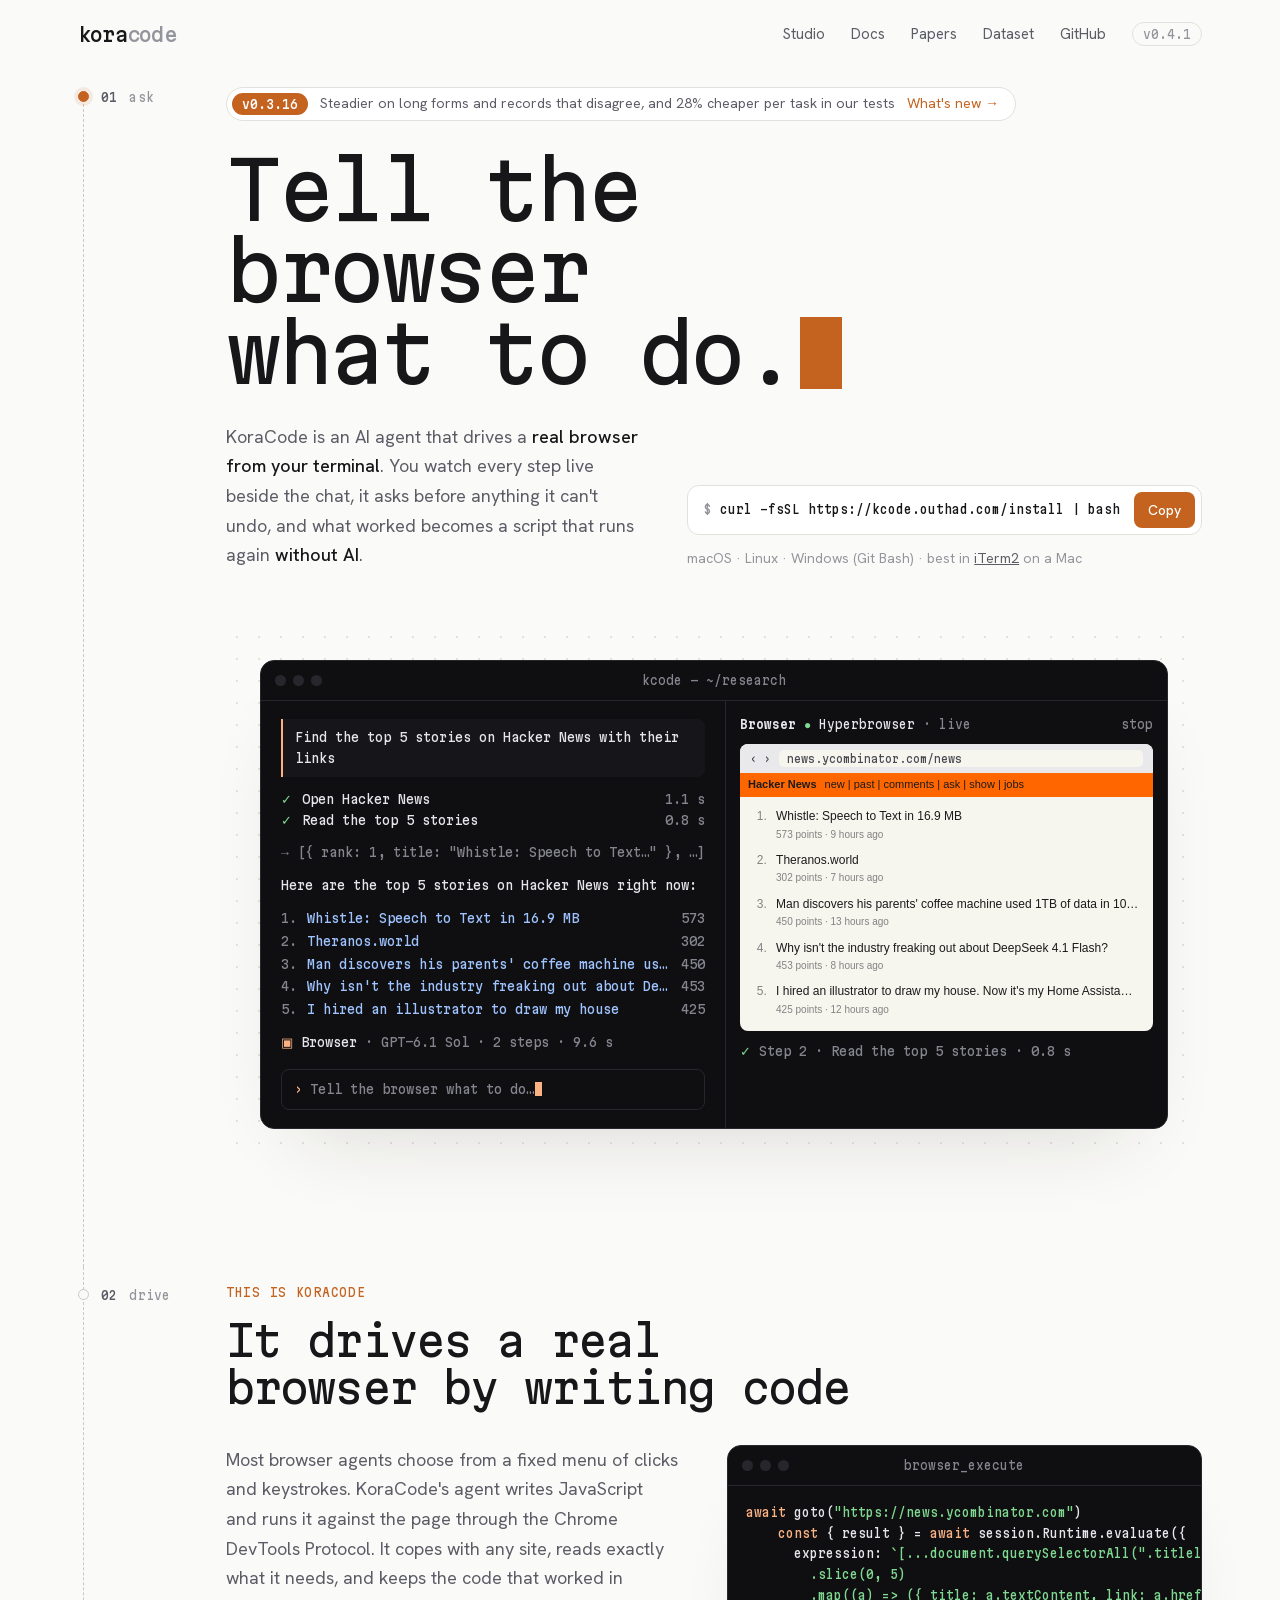
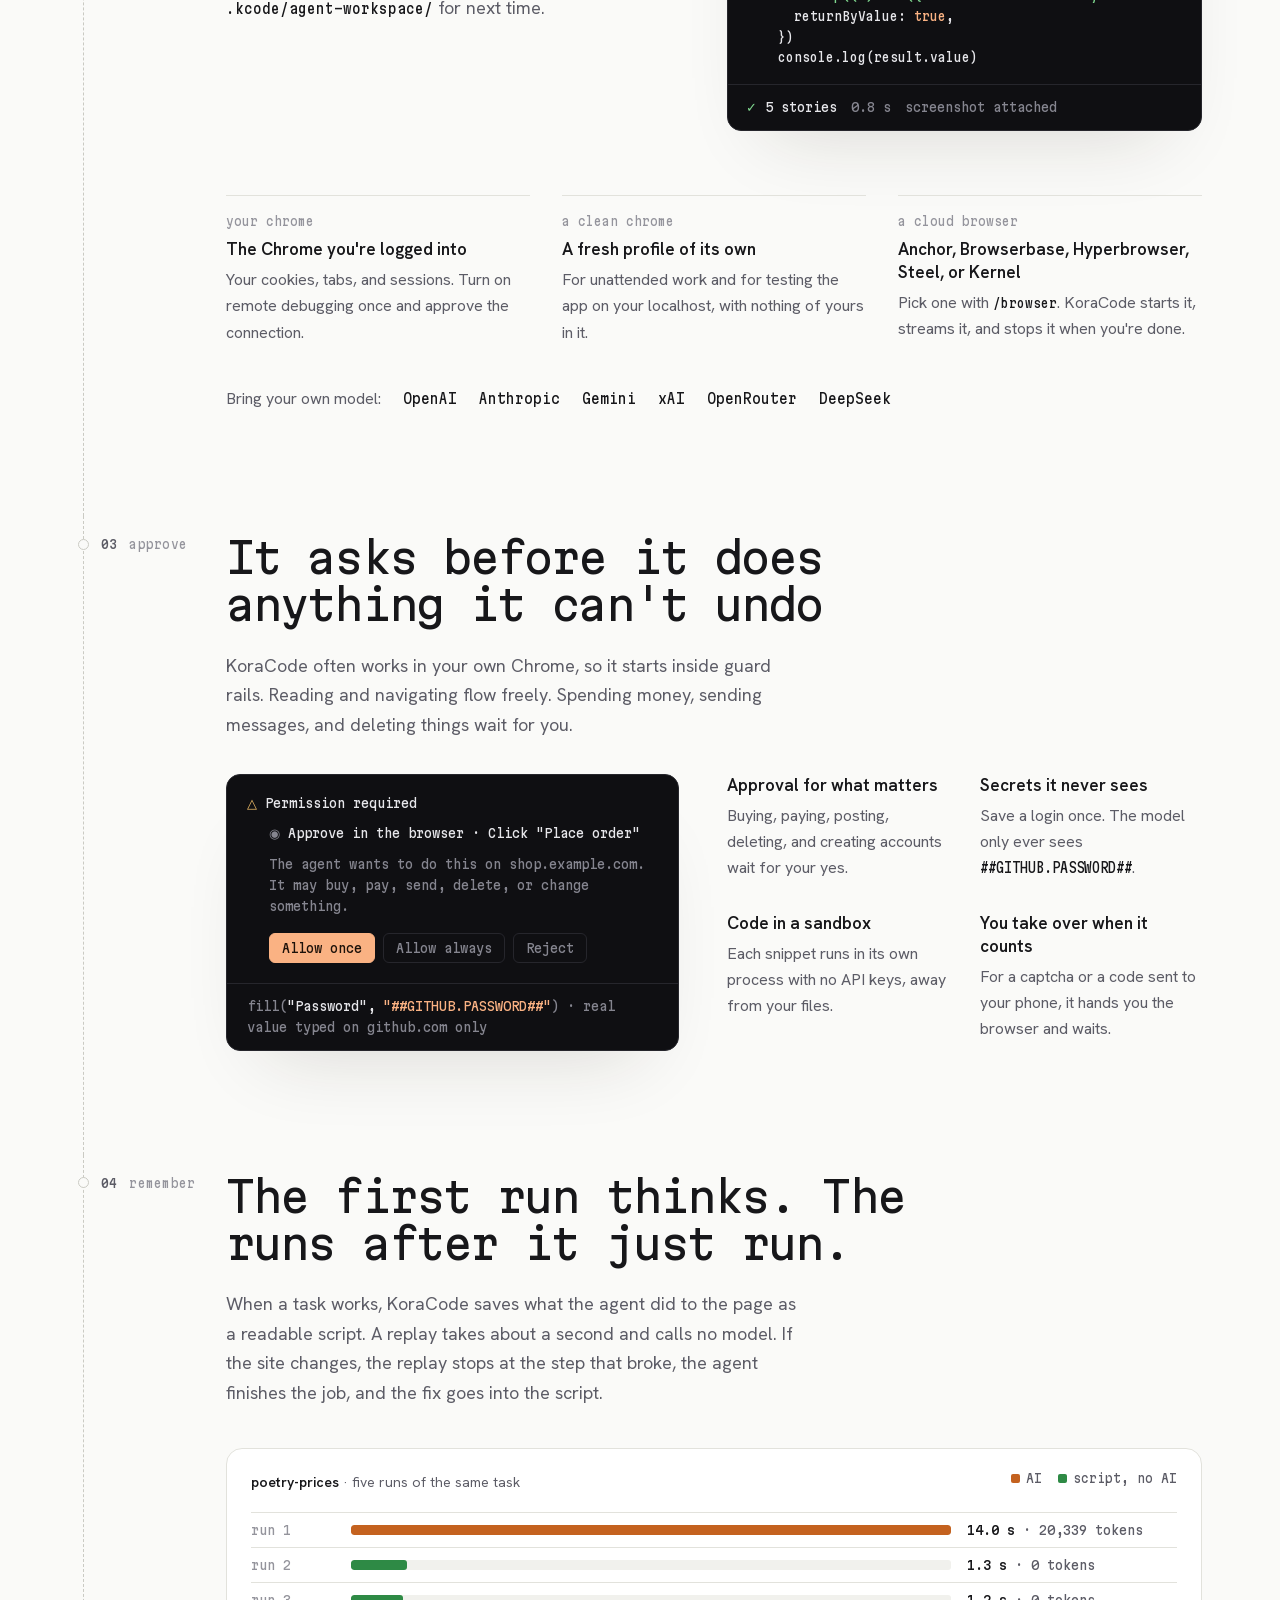
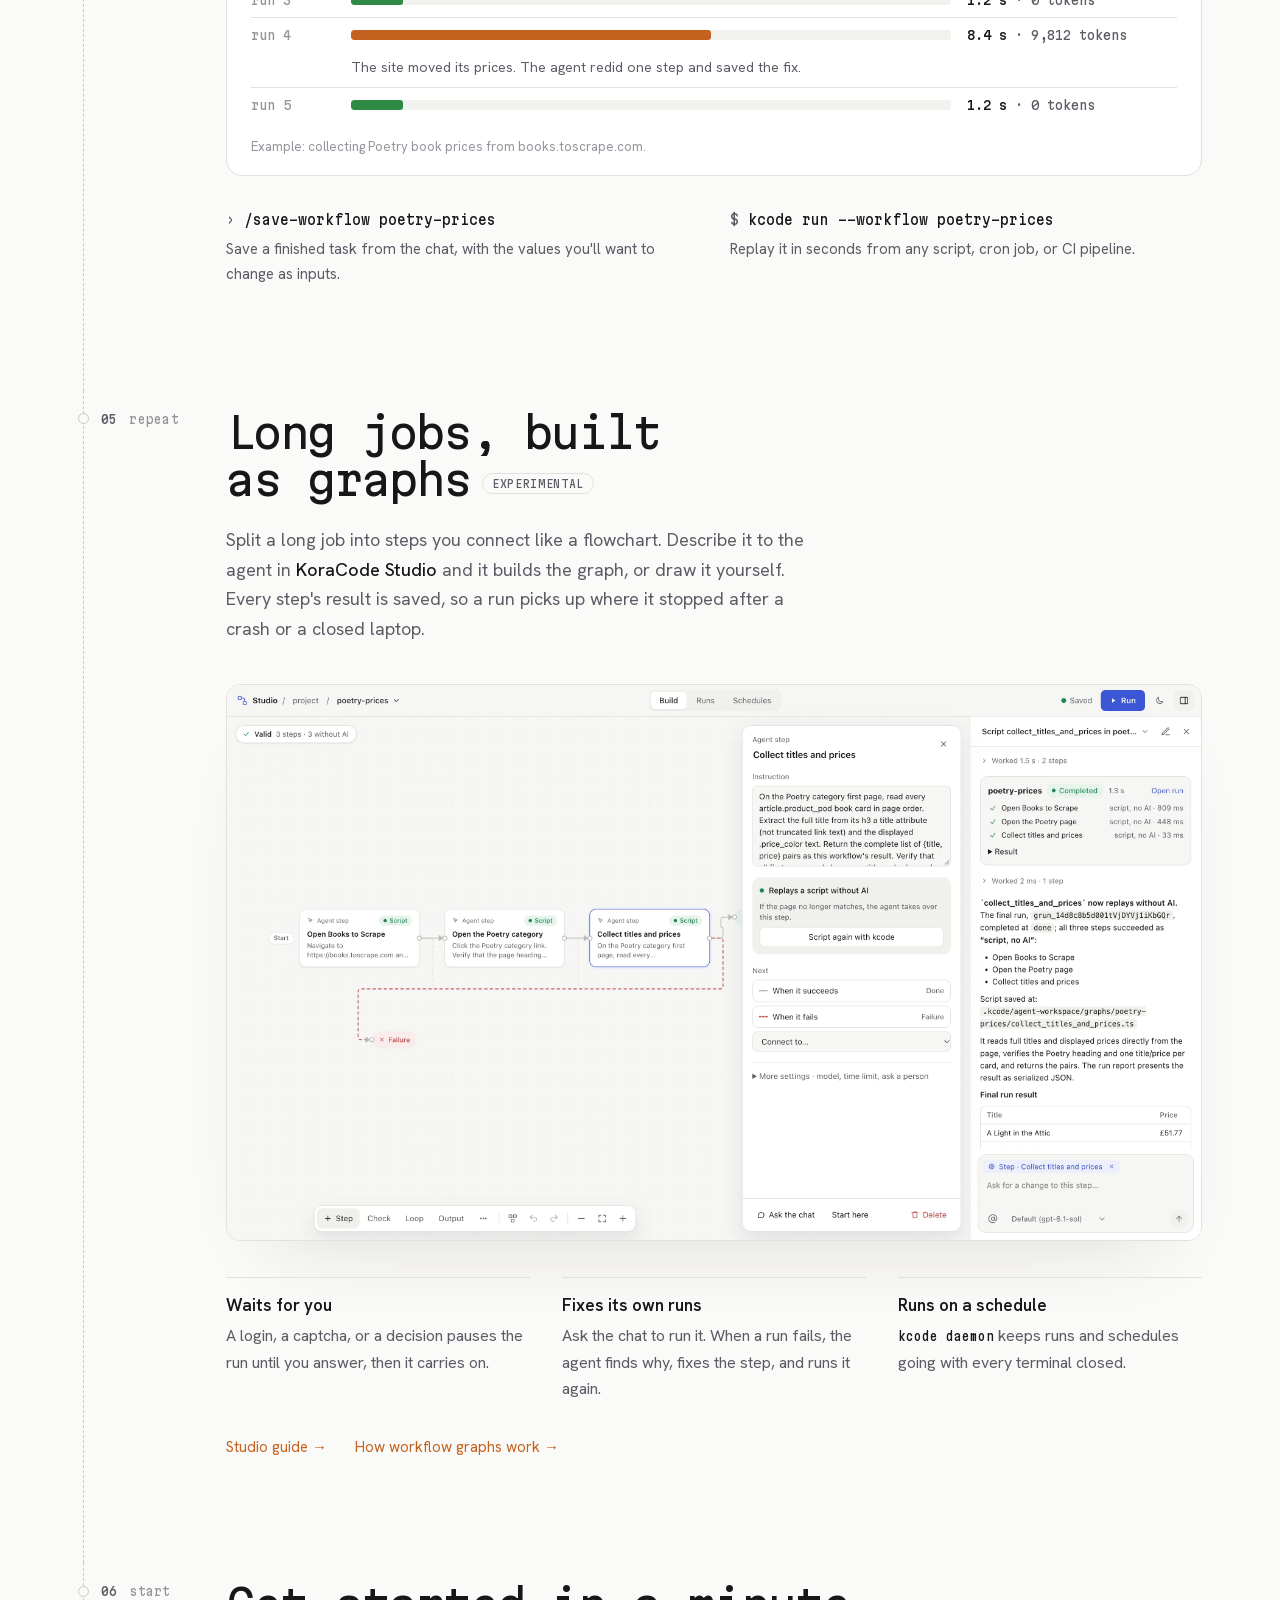
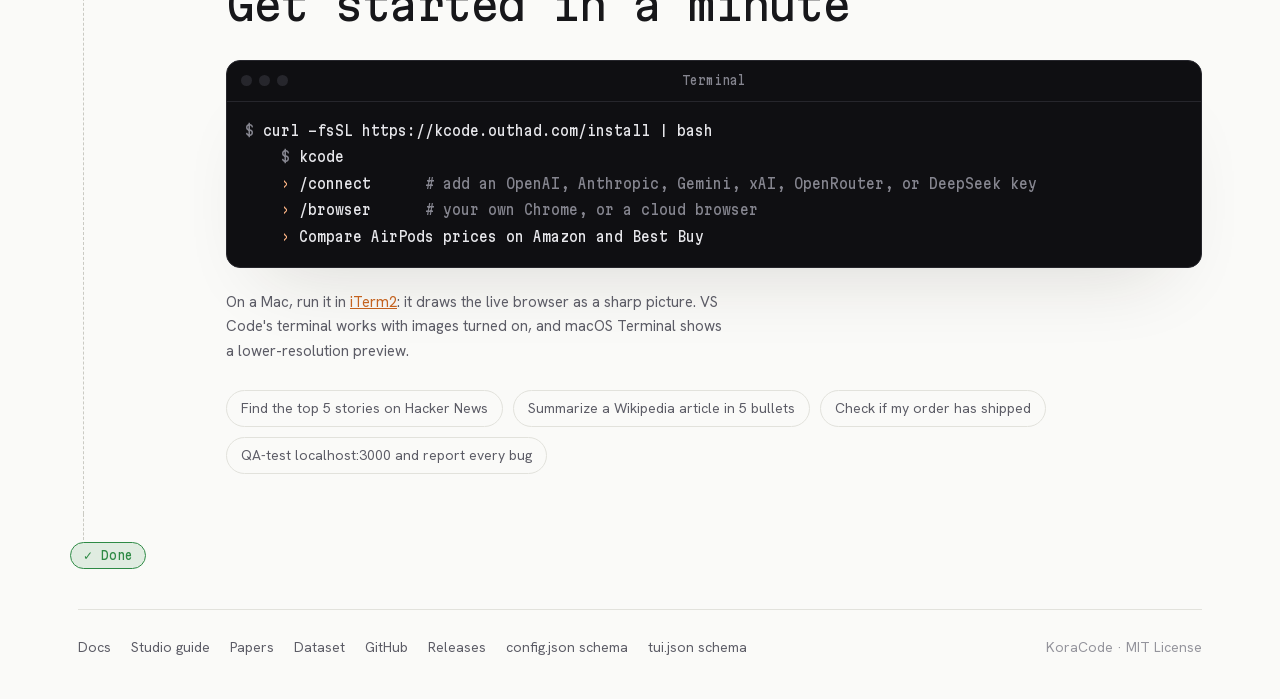
==== commit 8428ccb7: "Update site" ====
--- a/index.html
+++ b/index.html
@@ -864,7 +864,7 @@
           <a href="/papers/">Papers</a>
           <a href="/dataset/">Dataset</a>
           <a class="keep" href="https://github.com/tanzil7890/kcode-releases">GitHub</a>
-          <a class="ver keep" data-version href="https://github.com/tanzil7890/kcode-releases/releases/latest">v0.4.0</a>
+          <a class="ver keep" data-version href="https://github.com/tanzil7890/kcode-releases/releases/latest">v0.4.1</a>
         </nav>
       </header>
 
